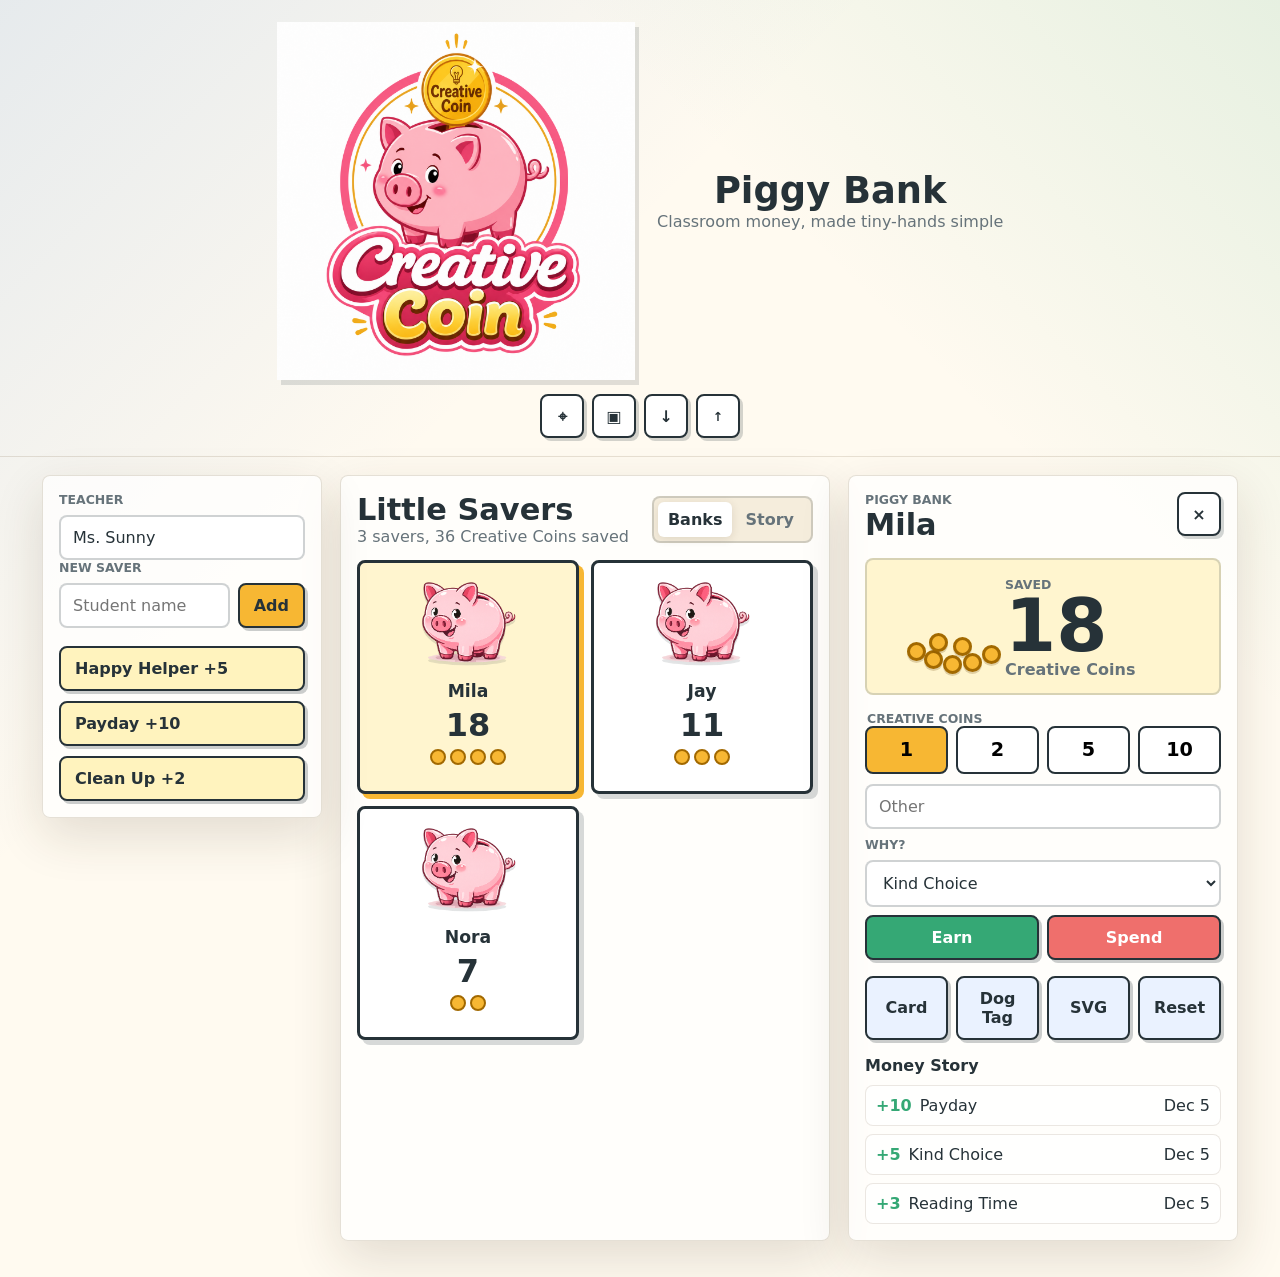
==== index.html @ 72a74217 "Add files via upload" ====
<!doctype html>
<html lang="en">
  <head>
    <meta charset="utf-8">
    <meta name="viewport" content="width=device-width, initial-scale=1">
    <meta name="theme-color" content="#f7b733">
    <title>Piggy Bank</title>
    <link rel="manifest" href="manifest.webmanifest?v=17">
    <link rel="stylesheet" href="styles.css?v=17">
  </head>
  <body>
    <header class="topbar">
      <div class="brand" aria-label="Piggy Bank home">
        <img class="brand-logo" src="assets/creative-coin-logo.png" alt="Creative Coin piggy bank logo">
        <div>
          <h1>Piggy Bank</h1>
          <p>Classroom money, made tiny-hands simple</p>
        </div>
      </div>
      <div class="toolbar" role="toolbar" aria-label="Class tools">
        <button class="icon-button" id="scanCode" type="button" title="Scan QR" aria-label="Scan QR">
          <span aria-hidden="true">⌖</span>
        </button>
        <button class="icon-button" id="printCards" type="button" title="Print cards" aria-label="Print cards">
          <span aria-hidden="true">▣</span>
        </button>
        <button class="icon-button" id="exportData" type="button" title="Download data" aria-label="Download data">
          <span aria-hidden="true">↓</span>
        </button>
        <label class="icon-button import-button" title="Import data" aria-label="Import data">
          <span aria-hidden="true">↑</span>
          <input id="importData" type="file" accept="application/json">
        </label>
      </div>
    </header>

    <main class="app-shell">
      <section class="class-panel" aria-label="Class setup">
        <div class="teacher-card">
          <label for="teacherName">Teacher</label>
          <input id="teacherName" type="text" autocomplete="off">
        </div>

        <form class="add-student" id="studentForm">
          <label for="studentName">New saver</label>
          <div class="add-row">
            <input id="studentName" type="text" autocomplete="off" placeholder="Student name">
            <button class="primary-button" type="submit">Add</button>
          </div>
        </form>

        <div class="quick-actions" aria-label="Quick saver actions">
          <button type="button" data-class-action="bonus">Happy Helper +5</button>
          <button type="button" data-class-action="payday">Payday +10</button>
          <button type="button" data-class-action="cleanup">Clean Up +2</button>
        </div>
      </section>

      <section class="student-area" aria-label="Student piggy banks">
        <div class="section-heading">
          <div>
            <h2>Little Savers</h2>
            <p id="classSummary">0 savers, 0 Creative Coins saved</p>
          </div>
          <div class="segmented" role="tablist" aria-label="View">
            <button type="button" class="active" data-view="banks">Banks</button>
            <button type="button" data-view="story">Story</button>
          </div>
        </div>
        <div class="students-grid" id="studentsGrid"></div>
      </section>

      <aside class="detail-panel" aria-label="Piggy details">
        <div id="emptyState" class="empty-state">
          <img class="big-pig" src="assets/little-saver-pig-icon.png" alt="">
          <h2>Pick a saver</h2>
          <p>Tap a student card to add Creative Coins, spend Creative Coins, print a card, or see their money story.</p>
        </div>

        <div id="studentDetail" class="student-detail" hidden>
          <div class="detail-head">
            <div>
              <p class="eyebrow">Piggy bank</p>
              <h2 id="detailName"></h2>
            </div>
            <button class="icon-button" id="deleteStudent" type="button" title="Delete saver" aria-label="Delete saver">
              <span aria-hidden="true">×</span>
            </button>
          </div>

          <div class="balance-card">
            <div class="pig-jar" id="detailJar" aria-hidden="true"></div>
            <div>
              <span class="balance-label">Saved</span>
              <strong id="detailBalance">0</strong>
              <span class="coin-word">Creative Coins</span>
            </div>
          </div>

          <form class="money-pad" id="moneyForm">
            <fieldset>
              <legend>Creative Coins</legend>
              <div class="amount-buttons">
                <button type="button" data-amount="1">1</button>
                <button type="button" data-amount="2">2</button>
                <button type="button" data-amount="5">5</button>
                <button type="button" data-amount="10">10</button>
              </div>
              <input id="customAmount" type="number" min="1" step="1" inputmode="numeric" placeholder="Other">
            </fieldset>
            <label for="reason">Why?</label>
            <select id="reason">
              <option>Kind Choice</option>
              <option>Class Job</option>
              <option>Reading Time</option>
              <option>Helping Friend</option>
              <option>Store Buy</option>
              <option>Teacher Note</option>
            </select>
            <div class="transaction-row">
              <button class="earn-button" type="submit" value="earn">Earn</button>
              <button class="spend-button" type="submit" value="spend">Spend</button>
            </div>
          </form>

          <div class="detail-actions">
            <button type="button" id="printOne">Card</button>
            <button type="button" id="downloadDogTag">Dog Tag</button>
            <button type="button" id="downloadSvg">SVG</button>
            <button type="button" id="resetStudent">Reset</button>
          </div>

          <section class="statement">
            <h3>Money Story</h3>
            <ol id="statementList"></ol>
          </section>
        </div>
      </aside>
    </main>

    <div class="scanner-modal" id="scannerModal" hidden>
      <div class="scanner-card" role="dialog" aria-modal="true" aria-labelledby="scannerTitle">
        <div class="detail-head">
          <div>
            <p class="eyebrow">Camera</p>
            <h2 id="scannerTitle">Scan Dog Tag</h2>
          </div>
          <button class="icon-button" id="closeScanner" type="button" title="Close scanner" aria-label="Close scanner">
            <span aria-hidden="true">×</span>
          </button>
        </div>
        <video id="scannerVideo" autoplay muted playsinline></video>
        <p id="scannerStatus">Point the camera at a Piggy Bank QR code.</p>
      </div>
    </div>

    <template id="studentCardTemplate">
      <article class="student-card">
        <button type="button" class="student-button">
          <img class="mini-pig" src="assets/little-saver-pig-icon.png" alt="">
          <span class="student-name"></span>
          <strong class="student-balance"></strong>
          <span class="coin-dots" aria-hidden="true"></span>
        </button>
      </article>
    </template>

    <script src="app.js?v=17"></script>
  </body>
</html>
---- styles.css ----
:root {
  --ink: #263238;
  --muted: #66737a;
  --paper: #fffaf0;
  --panel: #ffffff;
  --line: #e5d8be;
  --yellow: #f7b733;
  --green: #35a875;
  --red: #ef6f6c;
  --blue: #4f8bd9;
  --pink: #f7a8b8;
  --shadow: 0 18px 50px rgba(56, 45, 24, 0.14);
  color-scheme: light;
  font-family: Inter, ui-sans-serif, system-ui, -apple-system, BlinkMacSystemFont, "Segoe UI", sans-serif;
}

* {
  box-sizing: border-box;
}

[hidden] {
  display: none !important;
}

body {
  min-height: 100vh;
  margin: 0;
  background:
    linear-gradient(135deg, rgba(79, 139, 217, 0.14), transparent 34%),
    linear-gradient(225deg, rgba(53, 168, 117, 0.12), transparent 28%),
    var(--paper);
  color: var(--ink);
}

button,
input,
select {
  font: inherit;
}

button {
  cursor: pointer;
}

.topbar {
  display: grid;
  grid-template-columns: 1fr;
  grid-template-rows: auto auto;
  align-items: center;
  justify-items: center;
  justify-content: stretch;
  gap: 14px;
  padding: 22px clamp(16px, 4vw, 42px) 18px;
  border-bottom: 1px solid rgba(112, 89, 49, 0.16);
  text-align: center;
}

.brand {
  display: flex;
  grid-row: 1;
  align-items: center;
  justify-content: center;
  gap: 22px;
  width: fit-content;
  max-width: 100%;
}

.brand-logo {
  display: block;
  width: clamp(260px, 28vw, 360px);
  height: clamp(260px, 28vw, 360px);
  object-fit: contain;
  filter: drop-shadow(4px 5px 0 rgba(38, 50, 56, 0.14));
}

h1,
h2,
h3,
p {
  margin: 0;
}

.brand h1 {
  font-size: clamp(1.6rem, 4vw, 2.3rem);
  line-height: 1.1;
}

.brand p,
.section-heading p,
.empty-state p {
  color: var(--muted);
}

.toolbar {
  display: flex;
  grid-row: 2;
  justify-content: center;
  gap: 8px;
  width: fit-content;
  max-width: 100%;
}

.icon-button {
  display: grid;
  place-items: center;
  width: 44px;
  height: 44px;
  border: 2px solid var(--ink);
  border-radius: 8px;
  background: var(--panel);
  color: var(--ink);
  font-weight: 900;
  box-shadow: 3px 3px 0 rgba(38, 50, 56, 0.2);
}

.import-button input {
  position: absolute;
  width: 1px;
  height: 1px;
  opacity: 0;
  pointer-events: none;
}

.app-shell {
  display: grid;
  grid-template-columns: minmax(220px, 280px) minmax(320px, 1fr) minmax(290px, 390px);
  gap: 18px;
  padding: 18px clamp(16px, 4vw, 42px) 36px;
}

.class-panel,
.detail-panel {
  align-self: start;
  position: sticky;
  top: 16px;
}

.class-panel,
.detail-panel,
.student-area {
  background: rgba(255, 255, 255, 0.72);
  border: 1px solid rgba(112, 89, 49, 0.18);
  border-radius: 8px;
  box-shadow: var(--shadow);
}

.class-panel,
.detail-panel {
  padding: 16px;
}

.teacher-card,
.add-student,
.money-pad {
  display: grid;
  gap: 8px;
}

label,
legend,
.eyebrow,
.balance-label {
  color: var(--muted);
  font-size: 0.78rem;
  font-weight: 800;
  letter-spacing: 0;
  text-transform: uppercase;
}

input,
select {
  min-width: 0;
  width: 100%;
  border: 2px solid rgba(38, 50, 56, 0.22);
  border-radius: 8px;
  background: var(--panel);
  color: var(--ink);
  padding: 11px 12px;
}

input:focus,
select:focus,
button:focus-visible {
  outline: 4px solid rgba(79, 139, 217, 0.32);
  outline-offset: 2px;
}

.add-row {
  display: grid;
  grid-template-columns: 1fr auto;
  gap: 8px;
}

.primary-button,
.quick-actions button,
.detail-actions button,
.transaction-row button {
  border: 2px solid var(--ink);
  border-radius: 8px;
  padding: 11px 14px;
  background: var(--yellow);
  color: var(--ink);
  font-weight: 900;
  box-shadow: 3px 3px 0 rgba(38, 50, 56, 0.24);
}

.quick-actions {
  display: grid;
  gap: 10px;
  margin-top: 18px;
}

.quick-actions button {
  width: 100%;
  background: #fff3be;
  text-align: left;
}

.student-area {
  min-width: 0;
  padding: 16px;
}

.section-heading {
  display: flex;
  align-items: center;
  justify-content: space-between;
  gap: 14px;
  margin-bottom: 14px;
}

.section-heading h2,
.detail-head h2 {
  font-size: clamp(1.35rem, 3vw, 1.9rem);
}

.segmented {
  display: inline-grid;
  grid-template-columns: 1fr 1fr;
  padding: 4px;
  border: 2px solid rgba(38, 50, 56, 0.18);
  border-radius: 8px;
  background: #f5eddc;
}

.segmented button {
  border: 0;
  border-radius: 6px;
  background: transparent;
  padding: 8px 10px;
  color: var(--muted);
  font-weight: 800;
}

.segmented .active {
  background: var(--panel);
  color: var(--ink);
  box-shadow: 0 2px 10px rgba(56, 45, 24, 0.12);
}

.students-grid {
  display: grid;
  grid-template-columns: repeat(auto-fill, minmax(170px, 1fr));
  gap: 12px;
}

.student-card {
  min-width: 0;
}

.student-button {
  display: grid;
  grid-template-rows: 96px auto auto 28px;
  gap: 8px;
  width: 100%;
  min-height: 190px;
  border: 3px solid var(--ink);
  border-radius: 8px;
  background: var(--panel);
  color: var(--ink);
  padding: 14px;
  text-align: center;
  box-shadow: 5px 5px 0 rgba(38, 50, 56, 0.18);
}

.student-button.active {
  background: #fff5cf;
  box-shadow: 5px 5px 0 var(--yellow);
}

.pig-jar {
  display: block;
  margin: 0 auto;
  background: transparent url("assets/balance-pig.png") center / contain no-repeat;
  border: 0;
}

.mini-pig {
  display: block;
  width: 118px;
  height: 92px;
  margin: 0 auto;
  border: 0;
  border-radius: 8px;
  background: transparent;
  object-fit: contain;
  filter: drop-shadow(0 3px 0 rgba(38, 50, 56, 0.14));
}

.big-pig {
  display: block;
  width: 220px;
  height: 144px;
  margin-bottom: 16px;
  object-fit: contain;
  filter: drop-shadow(0 5px 0 rgba(38, 50, 56, 0.14));
}

.student-name {
  overflow-wrap: anywhere;
  font-size: 1.08rem;
  font-weight: 900;
}

.student-balance {
  font-size: 2rem;
  line-height: 1;
}

.coin-dots {
  display: flex;
  justify-content: center;
  gap: 4px;
  min-height: 24px;
}

.coin-dots i,
.jar-coin {
  display: inline-block;
  width: 16px;
  height: 16px;
  border: 2px solid #a26900;
  border-radius: 50%;
  background: var(--yellow);
}

.empty-state {
  display: grid;
  min-height: 360px;
  place-content: center;
  text-align: center;
  padding: 24px;
}

.empty-state h2 {
  margin-bottom: 8px;
}

.student-detail {
  display: grid;
  gap: 16px;
}

.detail-head {
  display: flex;
  align-items: start;
  justify-content: space-between;
  gap: 12px;
}

.balance-card {
  display: grid;
  grid-template-columns: 110px 1fr;
  align-items: center;
  gap: 14px;
  padding: 14px;
  border: 2px solid rgba(38, 50, 56, 0.18);
  border-radius: 8px;
  background: #fff5cf;
}

.pig-jar {
  position: relative;
  width: 132px;
  height: 104px;
}

.pig-jar .jar-coin {
  position: absolute;
  width: 19px;
  height: 19px;
  border-width: 3px;
  box-shadow: 0 2px 0 rgba(112, 69, 0, 0.22);
}

.balance-card strong {
  display: block;
  font-size: clamp(3rem, 8vw, 4.6rem);
  line-height: 0.9;
}

.coin-word {
  color: var(--muted);
  font-weight: 800;
}

.money-pad fieldset {
  display: grid;
  gap: 10px;
  min-width: 0;
  margin: 0;
  padding: 0;
  border: 0;
}

.amount-buttons {
  display: grid;
  grid-template-columns: repeat(4, 1fr);
  gap: 8px;
}

.amount-buttons button {
  min-height: 48px;
  border: 2px solid var(--ink);
  border-radius: 8px;
  background: var(--panel);
  font-size: 1.2rem;
  font-weight: 900;
}

.amount-buttons button.active {
  background: var(--yellow);
}

.transaction-row,
.detail-actions {
  display: grid;
  grid-template-columns: repeat(2, 1fr);
  gap: 8px;
}

.earn-button {
  background: var(--green) !important;
  color: #fff !important;
}

.spend-button {
  background: var(--red) !important;
  color: #fff !important;
}

.detail-actions {
  grid-template-columns: repeat(4, 1fr);
}

.detail-actions button {
  background: #eaf2ff;
  padding-inline: 8px;
}

.statement {
  display: grid;
  gap: 10px;
}

.statement h3 {
  font-size: 1rem;
}

.statement ol {
  display: grid;
  max-height: 260px;
  gap: 8px;
  margin: 0;
  padding: 0;
  overflow: auto;
  list-style: none;
}

.statement li {
  display: grid;
  grid-template-columns: auto 1fr auto;
  gap: 8px;
  align-items: center;
  padding: 10px;
  border-radius: 8px;
  background: rgba(255, 255, 255, 0.78);
  border: 1px solid rgba(112, 89, 49, 0.14);
}

.statement .plus {
  color: var(--green);
}

.statement .minus {
  color: var(--red);
}

.scanner-modal {
  position: fixed;
  inset: 0;
  z-index: 20;
  display: grid;
  place-items: center;
  padding: 18px;
  background: rgba(38, 50, 56, 0.46);
}

.scanner-card {
  display: grid;
  width: min(540px, 100%);
  gap: 14px;
  padding: 16px;
  border: 3px solid var(--ink);
  border-radius: 8px;
  background: var(--panel);
  box-shadow: var(--shadow);
}

.scanner-card video {
  width: 100%;
  aspect-ratio: 4 / 3;
  border: 2px solid var(--ink);
  border-radius: 8px;
  background: #111;
  object-fit: cover;
}

.scanner-card p {
  color: var(--muted);
  font-weight: 800;
}

.story-view .student-button {
  grid-template-rows: 52px auto auto;
  min-height: 156px;
}

.story-view .coin-dots {
  display: none;
}

@media (max-width: 1120px) {
  .app-shell {
    grid-template-columns: 260px 1fr;
  }

  .detail-panel {
    grid-column: 1 / -1;
    position: static;
  }
}

@media (max-width: 760px) {
  .section-heading {
    align-items: stretch;
    flex-direction: column;
  }

  .topbar {
    align-items: center;
    padding-top: 24px;
  }

  .brand-logo {
    width: min(78vw, 280px);
    height: min(78vw, 280px);
  }

  .brand {
    align-items: center;
    gap: 8px;
  }

  .toolbar {
    justify-content: center;
  }

  .app-shell {
    grid-template-columns: 1fr;
  }

  .class-panel {
    position: static;
  }

  .students-grid {
    grid-template-columns: repeat(2, minmax(0, 1fr));
  }
}

@media (max-width: 460px) {
  .brand {
    flex-direction: column;
  }

  .students-grid,
  .balance-card {
    grid-template-columns: 1fr;
  }

  .add-row,
  .transaction-row,
  .detail-actions {
    grid-template-columns: 1fr;
  }
}

@media print {
  body {
    background: #fff;
  }

  .topbar,
  .class-panel,
  .student-area,
  .detail-panel {
    display: none !important;
  }

  body.printing-cards #printSheet {
    display: grid !important;
  }
}

#printSheet {
  display: none;
}
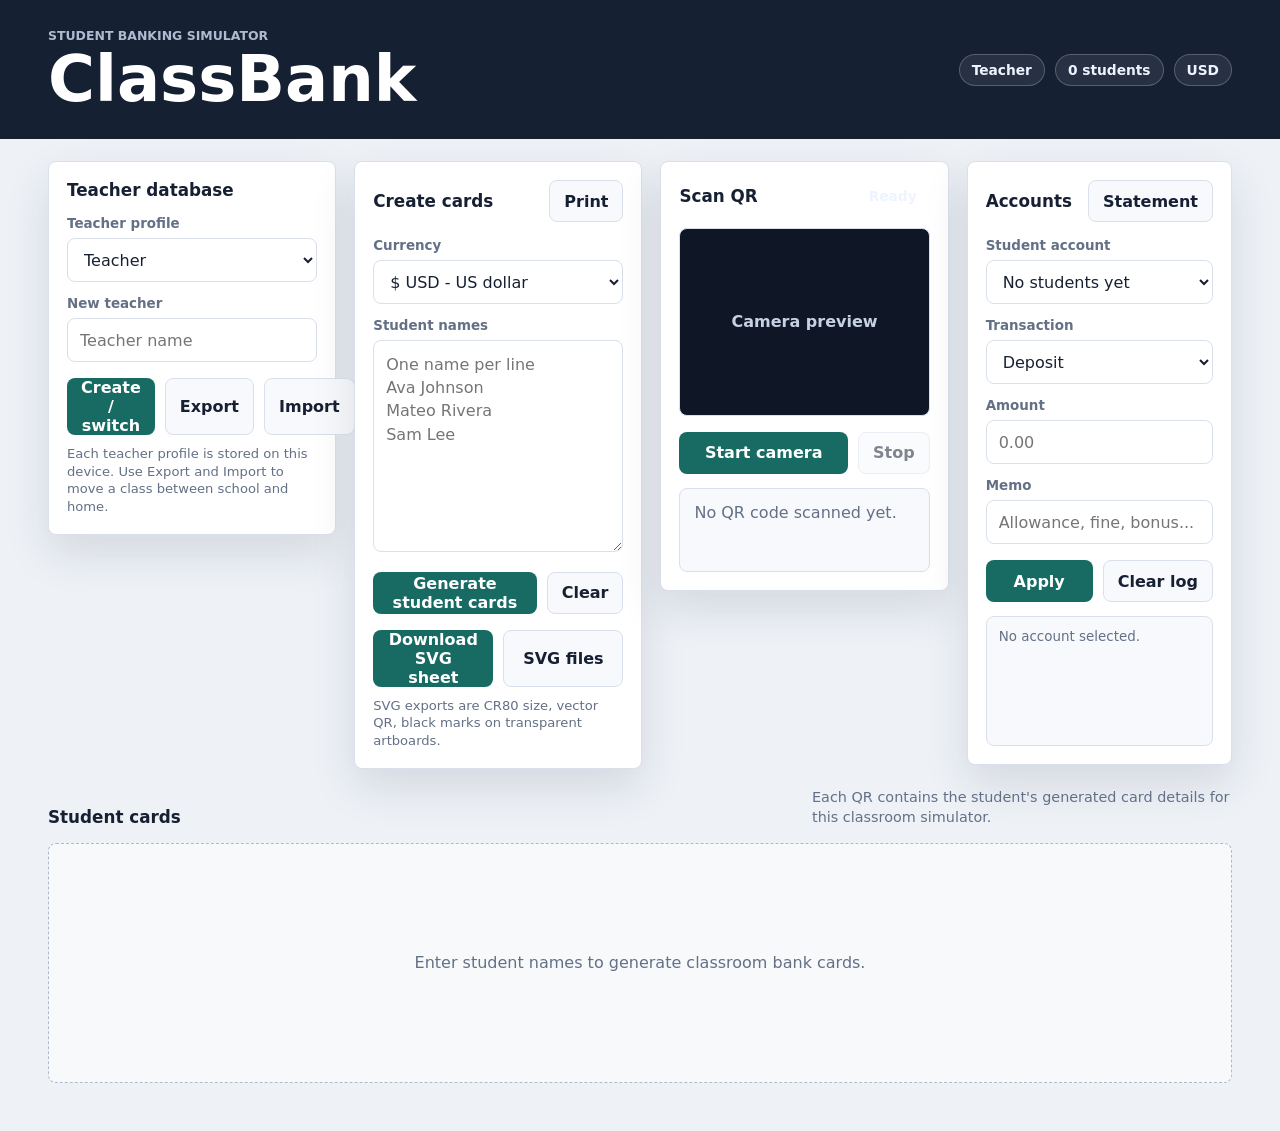
==== commit 2491f64c: "Add files via upload" ====
--- a/index.html
+++ b/index.html
@@ -3,168 +3,146 @@
   <head>
     <meta charset="utf-8">
     <meta name="viewport" content="width=device-width, initial-scale=1">
-    <meta name="theme-color" content="#f7b733">
-    <title>Piggy Bank</title>
-    <link rel="manifest" href="manifest.webmanifest?v=17">
-    <link rel="stylesheet" href="styles.css?v=17">
+    <title>ClassBank</title>
+    <link rel="manifest" href="manifest.webmanifest">
+    <meta name="theme-color" content="#162033">
+    <link rel="stylesheet" href="styles.css">
+    <script src="assets/qrcode-generator.js" defer></script>
+    <script src="app.js" defer></script>
   </head>
   <body>
     <header class="topbar">
-      <div class="brand" aria-label="Piggy Bank home">
-        <img class="brand-logo" src="assets/creative-coin-logo.png" alt="Creative Coin piggy bank logo">
-        <div>
-          <h1>Piggy Bank</h1>
-          <p>Classroom money, made tiny-hands simple</p>
-        </div>
+      <div>
+        <p class="eyebrow">Student banking simulator</p>
+        <h1>ClassBank</h1>
       </div>
-      <div class="toolbar" role="toolbar" aria-label="Class tools">
-        <button class="icon-button" id="scanCode" type="button" title="Scan QR" aria-label="Scan QR">
-          <span aria-hidden="true">⌖</span>
-        </button>
-        <button class="icon-button" id="printCards" type="button" title="Print cards" aria-label="Print cards">
-          <span aria-hidden="true">▣</span>
-        </button>
-        <button class="icon-button" id="exportData" type="button" title="Download data" aria-label="Download data">
-          <span aria-hidden="true">↓</span>
-        </button>
-        <label class="icon-button import-button" title="Import data" aria-label="Import data">
-          <span aria-hidden="true">↑</span>
-          <input id="importData" type="file" accept="application/json">
-        </label>
+      <div class="summary" aria-live="polite">
+        <span id="teacherBadge">No teacher</span>
+        <span id="studentCount">0 students</span>
+        <span id="currencyBadge">USD</span>
       </div>
     </header>
 
-    <main class="app-shell">
-      <section class="class-panel" aria-label="Class setup">
-        <div class="teacher-card">
-          <label for="teacherName">Teacher</label>
-          <input id="teacherName" type="text" autocomplete="off">
+    <main class="layout">
+      <section class="panel teacher-panel" aria-labelledby="teacherTitle">
+        <div class="section-title">
+          <h2 id="teacherTitle">Teacher database</h2>
+          <button id="installApp" class="icon-button" type="button" hidden>Install</button>
         </div>
 
-        <form class="add-student" id="studentForm">
-          <label for="studentName">New saver</label>
-          <div class="add-row">
-            <input id="studentName" type="text" autocomplete="off" placeholder="Student name">
-            <button class="primary-button" type="submit">Add</button>
-          </div>
-        </form>
+        <label for="teacherSelect">Teacher profile</label>
+        <select id="teacherSelect"></select>
 
-        <div class="quick-actions" aria-label="Quick saver actions">
-          <button type="button" data-class-action="bonus">Happy Helper +5</button>
-          <button type="button" data-class-action="payday">Payday +10</button>
-          <button type="button" data-class-action="cleanup">Clean Up +2</button>
+        <label for="teacherName">New teacher</label>
+        <input id="teacherName" type="text" placeholder="Teacher name">
+
+        <div class="button-row teacher-actions">
+          <button id="createTeacher" class="primary" type="button">Create / switch</button>
+          <button id="exportTeacherData" class="ghost" type="button">Export</button>
+          <button id="importTeacherData" class="ghost" type="button">Import</button>
+        </div>
+        <input id="importTeacherFile" type="file" accept="application/json,.json" hidden>
+        <p class="laser-note">Each teacher profile is stored on this device. Use Export and Import to move a class between school and home.</p>
+      </section>
+
+      <section class="panel controls" aria-labelledby="setupTitle">
+        <div class="section-title">
+          <h2 id="setupTitle">Create cards</h2>
+          <button id="printCards" class="icon-button" type="button" title="Print cards" aria-label="Print cards">
+            <span aria-hidden="true">Print</span>
+          </button>
+        </div>
+
+        <label for="currencySelect">Currency</label>
+        <select id="currencySelect">
+          <option value="USD">$ USD - US dollar</option>
+          <option value="EUR">EUR - Euro</option>
+          <option value="GBP">GBP - British pound</option>
+          <option value="CAD">CAD - Canadian dollar</option>
+          <option value="AUD">AUD - Australian dollar</option>
+          <option value="JPY">JPY - Japanese yen</option>
+          <option value="GHS">GHS - Ghanaian cedi</option>
+          <option value="NGN">NGN - Nigerian naira</option>
+          <option value="ZAR">ZAR - South African rand</option>
+          <option value="KES">KES - Kenyan shilling</option>
+          <option value="INR">INR - Indian rupee</option>
+          <option value="PHP">PHP - Philippine peso</option>
+          <option value="CREATIVE">Creative Cash</option>
+        </select>
+
+        <label for="studentNames">Student names</label>
+        <textarea id="studentNames" rows="8" placeholder="One name per line&#10;Ava Johnson&#10;Mateo Rivera&#10;Sam Lee"></textarea>
+
+        <div class="button-row">
+          <button id="generateCards" class="primary" type="button">Generate student cards</button>
+          <button id="clearAll" class="ghost" type="button">Clear</button>
+        </div>
+
+        <div class="button-row export-row">
+          <button id="downloadSvgSheet" class="primary" type="button">Download SVG sheet</button>
+          <button id="downloadSvgCards" class="ghost" type="button">SVG files</button>
+        </div>
+        <p class="laser-note">SVG exports are CR80 size, vector QR, black marks on transparent artboards.</p>
+      </section>
+
+      <section class="panel scanner" aria-labelledby="scannerTitle">
+        <div class="section-title">
+          <h2 id="scannerTitle">Scan QR</h2>
+          <span id="scannerStatus" class="status">Ready</span>
+        </div>
+
+        <div class="scan-frame">
+          <video id="cameraPreview" playsinline muted></video>
+          <div id="cameraEmpty" class="camera-empty">Camera preview</div>
+        </div>
+
+        <div class="button-row">
+          <button id="startScanner" class="primary" type="button">Start camera</button>
+          <button id="stopScanner" class="ghost" type="button" disabled>Stop</button>
+        </div>
+
+        <div id="scanResult" class="scan-result" aria-live="polite">
+          <span>No QR code scanned yet.</span>
         </div>
       </section>
 
-      <section class="student-area" aria-label="Student piggy banks">
-        <div class="section-heading">
-          <div>
-            <h2>Little Savers</h2>
-            <p id="classSummary">0 savers, 0 Creative Coins saved</p>
-          </div>
-          <div class="segmented" role="tablist" aria-label="View">
-            <button type="button" class="active" data-view="banks">Banks</button>
-            <button type="button" data-view="story">Story</button>
-          </div>
+      <section class="panel bank-panel" aria-labelledby="bankTitle">
+        <div class="section-title">
+          <h2 id="bankTitle">Accounts</h2>
+          <button id="downloadStatement" class="icon-button" type="button">Statement</button>
         </div>
-        <div class="students-grid" id="studentsGrid"></div>
+
+        <label for="accountStudent">Student account</label>
+        <select id="accountStudent"></select>
+
+        <label for="transactionType">Transaction</label>
+        <select id="transactionType">
+          <option value="deposit">Deposit</option>
+          <option value="withdraw">Withdraw</option>
+          <option value="set">Set balance</option>
+        </select>
+
+        <label for="transactionAmount">Amount</label>
+        <input id="transactionAmount" type="number" min="0" step="0.01" placeholder="0.00">
+
+        <label for="transactionMemo">Memo</label>
+        <input id="transactionMemo" type="text" placeholder="Allowance, fine, bonus...">
+
+        <div class="button-row">
+          <button id="applyTransaction" class="primary" type="button">Apply</button>
+          <button id="clearStatement" class="ghost" type="button">Clear log</button>
+        </div>
+
+        <div id="statementPreview" class="statement-preview" aria-live="polite"></div>
       </section>
 
-      <aside class="detail-panel" aria-label="Piggy details">
-        <div id="emptyState" class="empty-state">
-          <img class="big-pig" src="assets/little-saver-pig-icon.png" alt="">
-          <h2>Pick a saver</h2>
-          <p>Tap a student card to add Creative Coins, spend Creative Coins, print a card, or see their money story.</p>
+      <section class="cards-area" aria-labelledby="cardsTitle">
+        <div class="section-title cards-title">
+          <h2 id="cardsTitle">Student cards</h2>
+          <p>Each QR contains the student's generated card details for this classroom simulator.</p>
         </div>
-
-        <div id="studentDetail" class="student-detail" hidden>
-          <div class="detail-head">
-            <div>
-              <p class="eyebrow">Piggy bank</p>
-              <h2 id="detailName"></h2>
-            </div>
-            <button class="icon-button" id="deleteStudent" type="button" title="Delete saver" aria-label="Delete saver">
-              <span aria-hidden="true">×</span>
-            </button>
-          </div>
-
-          <div class="balance-card">
-            <div class="pig-jar" id="detailJar" aria-hidden="true"></div>
-            <div>
-              <span class="balance-label">Saved</span>
-              <strong id="detailBalance">0</strong>
-              <span class="coin-word">Creative Coins</span>
-            </div>
-          </div>
-
-          <form class="money-pad" id="moneyForm">
-            <fieldset>
-              <legend>Creative Coins</legend>
-              <div class="amount-buttons">
-                <button type="button" data-amount="1">1</button>
-                <button type="button" data-amount="2">2</button>
-                <button type="button" data-amount="5">5</button>
-                <button type="button" data-amount="10">10</button>
-              </div>
-              <input id="customAmount" type="number" min="1" step="1" inputmode="numeric" placeholder="Other">
-            </fieldset>
-            <label for="reason">Why?</label>
-            <select id="reason">
-              <option>Kind Choice</option>
-              <option>Class Job</option>
-              <option>Reading Time</option>
-              <option>Helping Friend</option>
-              <option>Store Buy</option>
-              <option>Teacher Note</option>
-            </select>
-            <div class="transaction-row">
-              <button class="earn-button" type="submit" value="earn">Earn</button>
-              <button class="spend-button" type="submit" value="spend">Spend</button>
-            </div>
-          </form>
-
-          <div class="detail-actions">
-            <button type="button" id="printOne">Card</button>
-            <button type="button" id="downloadDogTag">Dog Tag</button>
-            <button type="button" id="downloadSvg">SVG</button>
-            <button type="button" id="resetStudent">Reset</button>
-          </div>
-
-          <section class="statement">
-            <h3>Money Story</h3>
-            <ol id="statementList"></ol>
-          </section>
-        </div>
-      </aside>
+        <div id="cardsGrid" class="cards-grid"></div>
+      </section>
     </main>
-
-    <div class="scanner-modal" id="scannerModal" hidden>
-      <div class="scanner-card" role="dialog" aria-modal="true" aria-labelledby="scannerTitle">
-        <div class="detail-head">
-          <div>
-            <p class="eyebrow">Camera</p>
-            <h2 id="scannerTitle">Scan Dog Tag</h2>
-          </div>
-          <button class="icon-button" id="closeScanner" type="button" title="Close scanner" aria-label="Close scanner">
-            <span aria-hidden="true">×</span>
-          </button>
-        </div>
-        <video id="scannerVideo" autoplay muted playsinline></video>
-        <p id="scannerStatus">Point the camera at a Piggy Bank QR code.</p>
-      </div>
-    </div>
-
-    <template id="studentCardTemplate">
-      <article class="student-card">
-        <button type="button" class="student-button">
-          <img class="mini-pig" src="assets/little-saver-pig-icon.png" alt="">
-          <span class="student-name"></span>
-          <strong class="student-balance"></strong>
-          <span class="coin-dots" aria-hidden="true"></span>
-        </button>
-      </article>
-    </template>
-
-    <script src="app.js?v=17"></script>
   </body>
 </html>
--- a/styles.css
+++ b/styles.css
@@ -1,628 +1,525 @@
 :root {
-  --ink: #263238;
-  --muted: #66737a;
-  --paper: #fffaf0;
-  --panel: #ffffff;
-  --line: #e5d8be;
-  --yellow: #f7b733;
-  --green: #35a875;
-  --red: #ef6f6c;
-  --blue: #4f8bd9;
-  --pink: #f7a8b8;
-  --shadow: 0 18px 50px rgba(56, 45, 24, 0.14);
   color-scheme: light;
-  font-family: Inter, ui-sans-serif, system-ui, -apple-system, BlinkMacSystemFont, "Segoe UI", sans-serif;
+  --bg: #eef2f7;
+  --surface: #ffffff;
+  --surface-2: #f7f9fc;
+  --text: #172033;
+  --muted: #637086;
+  --line: #d9e0eb;
+  --primary: #176b63;
+  --primary-dark: #10524c;
+  --accent: #d89216;
+  --danger: #a43232;
+  --shadow: 0 18px 45px rgba(23, 32, 51, 0.12);
 }
 
 * {
   box-sizing: border-box;
 }
 
-[hidden] {
-  display: none !important;
-}
-
 body {
+  margin: 0;
   min-height: 100vh;
-  margin: 0;
-  background:
-    linear-gradient(135deg, rgba(79, 139, 217, 0.14), transparent 34%),
-    linear-gradient(225deg, rgba(53, 168, 117, 0.12), transparent 28%),
-    var(--paper);
-  color: var(--ink);
+  background: var(--bg);
+  color: var(--text);
+  font-family: Inter, ui-sans-serif, system-ui, -apple-system, BlinkMacSystemFont, "Segoe UI", sans-serif;
 }
 
 button,
-input,
-select {
+select,
+textarea,
+input {
   font: inherit;
 }
 
-button {
-  cursor: pointer;
-}
-
 .topbar {
-  display: grid;
-  grid-template-columns: 1fr;
-  grid-template-rows: auto auto;
+  display: flex;
   align-items: center;
-  justify-items: center;
-  justify-content: stretch;
-  gap: 14px;
-  padding: 22px clamp(16px, 4vw, 42px) 18px;
-  border-bottom: 1px solid rgba(112, 89, 49, 0.16);
-  text-align: center;
-}
-
-.brand {
-  display: flex;
-  grid-row: 1;
-  align-items: center;
-  justify-content: center;
-  gap: 22px;
-  width: fit-content;
-  max-width: 100%;
-}
-
-.brand-logo {
-  display: block;
-  width: clamp(260px, 28vw, 360px);
-  height: clamp(260px, 28vw, 360px);
-  object-fit: contain;
-  filter: drop-shadow(4px 5px 0 rgba(38, 50, 56, 0.14));
+  justify-content: space-between;
+  gap: 24px;
+  padding: 28px clamp(18px, 4vw, 48px);
+  background: #162033;
+  color: #fff;
+}
+
+.eyebrow {
+  margin: 0 0 4px;
+  color: #aebbd0;
+  font-size: 0.78rem;
+  font-weight: 700;
+  letter-spacing: 0;
+  text-transform: uppercase;
 }
 
 h1,
 h2,
-h3,
 p {
   margin: 0;
 }
 
-.brand h1 {
-  font-size: clamp(1.6rem, 4vw, 2.3rem);
-  line-height: 1.1;
-}
-
-.brand p,
-.section-heading p,
-.empty-state p {
-  color: var(--muted);
-}
-
-.toolbar {
-  display: flex;
-  grid-row: 2;
-  justify-content: center;
-  gap: 8px;
-  width: fit-content;
-  max-width: 100%;
-}
-
-.icon-button {
-  display: grid;
-  place-items: center;
-  width: 44px;
-  height: 44px;
-  border: 2px solid var(--ink);
-  border-radius: 8px;
-  background: var(--panel);
-  color: var(--ink);
-  font-weight: 900;
-  box-shadow: 3px 3px 0 rgba(38, 50, 56, 0.2);
-}
-
-.import-button input {
-  position: absolute;
-  width: 1px;
-  height: 1px;
-  opacity: 0;
-  pointer-events: none;
-}
-
-.app-shell {
-  display: grid;
-  grid-template-columns: minmax(220px, 280px) minmax(320px, 1fr) minmax(290px, 390px);
+h1 {
+  font-size: clamp(2rem, 5vw, 4rem);
+  line-height: 1;
+}
+
+h2 {
+  font-size: 1.05rem;
+}
+
+.summary {
+  display: flex;
+  gap: 10px;
+  flex-wrap: wrap;
+  justify-content: flex-end;
+}
+
+.summary span,
+.status {
+  display: inline-flex;
+  align-items: center;
+  min-height: 32px;
+  border: 1px solid rgba(255, 255, 255, 0.22);
+  border-radius: 999px;
+  padding: 0 12px;
+  color: #eef4ff;
+  background: rgba(255, 255, 255, 0.08);
+  font-size: 0.86rem;
+  font-weight: 700;
+}
+
+.layout {
+  display: grid;
+  grid-template-columns: repeat(3, minmax(260px, 340px)) 1fr;
   gap: 18px;
-  padding: 18px clamp(16px, 4vw, 42px) 36px;
-}
-
-.class-panel,
-.detail-panel {
-  align-self: start;
-  position: sticky;
-  top: 16px;
-}
-
-.class-panel,
-.detail-panel,
-.student-area {
-  background: rgba(255, 255, 255, 0.72);
-  border: 1px solid rgba(112, 89, 49, 0.18);
+  padding: 22px clamp(18px, 4vw, 48px) 48px;
+  align-items: start;
+}
+
+.panel,
+.student-card {
+  background: var(--surface);
+  border: 1px solid var(--line);
   border-radius: 8px;
   box-shadow: var(--shadow);
 }
 
-.class-panel,
-.detail-panel {
-  padding: 16px;
-}
-
-.teacher-card,
-.add-student,
-.money-pad {
-  display: grid;
-  gap: 8px;
-}
-
-label,
-legend,
-.eyebrow,
-.balance-label {
-  color: var(--muted);
-  font-size: 0.78rem;
-  font-weight: 800;
-  letter-spacing: 0;
-  text-transform: uppercase;
-}
-
-input,
-select {
-  min-width: 0;
-  width: 100%;
-  border: 2px solid rgba(38, 50, 56, 0.22);
-  border-radius: 8px;
-  background: var(--panel);
-  color: var(--ink);
-  padding: 11px 12px;
-}
-
-input:focus,
-select:focus,
-button:focus-visible {
-  outline: 4px solid rgba(79, 139, 217, 0.32);
-  outline-offset: 2px;
-}
-
-.add-row {
-  display: grid;
-  grid-template-columns: 1fr auto;
-  gap: 8px;
-}
-
-.primary-button,
-.quick-actions button,
-.detail-actions button,
-.transaction-row button {
-  border: 2px solid var(--ink);
-  border-radius: 8px;
-  padding: 11px 14px;
-  background: var(--yellow);
-  color: var(--ink);
-  font-weight: 900;
-  box-shadow: 3px 3px 0 rgba(38, 50, 56, 0.24);
-}
-
-.quick-actions {
-  display: grid;
-  gap: 10px;
-  margin-top: 18px;
-}
-
-.quick-actions button {
-  width: 100%;
-  background: #fff3be;
-  text-align: left;
-}
-
-.student-area {
-  min-width: 0;
-  padding: 16px;
-}
-
-.section-heading {
+.panel {
+  padding: 18px;
+}
+
+.section-title {
   display: flex;
   align-items: center;
   justify-content: space-between;
+  gap: 16px;
+  margin-bottom: 16px;
+}
+
+label {
+  display: block;
+  margin: 14px 0 7px;
+  color: var(--muted);
+  font-size: 0.84rem;
+  font-weight: 800;
+}
+
+select,
+textarea,
+input {
+  width: 100%;
+  border: 1px solid var(--line);
+  border-radius: 8px;
+  color: var(--text);
+  background: #fff;
+}
+
+select {
+  height: 44px;
+  padding: 0 12px;
+}
+
+input {
+  height: 44px;
+  padding: 0 12px;
+}
+
+textarea {
+  min-height: 190px;
+  padding: 12px;
+  resize: vertical;
+  line-height: 1.45;
+}
+
+button {
+  min-height: 42px;
+  border: 0;
+  border-radius: 8px;
+  padding: 0 14px;
+  cursor: pointer;
+  font-weight: 800;
+}
+
+button:disabled {
+  cursor: not-allowed;
+  opacity: 0.55;
+}
+
+.primary {
+  background: var(--primary);
+  color: white;
+}
+
+.primary:hover:not(:disabled) {
+  background: var(--primary-dark);
+}
+
+.ghost,
+.icon-button {
+  border: 1px solid var(--line);
+  background: var(--surface-2);
+  color: var(--text);
+}
+
+.button-row {
+  display: grid;
+  grid-template-columns: 1fr auto;
+  gap: 10px;
+  margin-top: 16px;
+}
+
+.teacher-actions {
+  grid-template-columns: 1fr auto auto;
+}
+
+.export-row {
+  grid-template-columns: 1fr 1fr;
+}
+
+.laser-note {
+  margin-top: 10px;
+  color: var(--muted);
+  font-size: 0.82rem;
+  line-height: 1.35;
+}
+
+.scan-frame {
+  position: relative;
+  overflow: hidden;
+  aspect-ratio: 4 / 3;
+  border: 1px solid var(--line);
+  border-radius: 8px;
+  background: #0f1726;
+}
+
+video {
+  width: 100%;
+  height: 100%;
+  object-fit: cover;
+  display: block;
+}
+
+.camera-empty {
+  position: absolute;
+  inset: 0;
+  display: grid;
+  place-items: center;
+  color: #c6d2e3;
+  font-weight: 800;
+}
+
+.scan-result {
+  min-height: 84px;
+  margin-top: 14px;
+  padding: 14px;
+  border-radius: 8px;
+  background: var(--surface-2);
+  border: 1px solid var(--line);
+  color: var(--muted);
+}
+
+.statement-preview {
+  display: grid;
+  gap: 8px;
+  min-height: 130px;
+  margin-top: 14px;
+  padding: 12px;
+  border: 1px solid var(--line);
+  border-radius: 8px;
+  background: var(--surface-2);
+  color: var(--muted);
+  font-size: 0.84rem;
+}
+
+.statement-head {
+  display: flex;
+  align-items: center;
+  justify-content: space-between;
+  gap: 12px;
+  padding-bottom: 6px;
+  border-bottom: 1px solid var(--line);
+  color: var(--text);
+}
+
+.statement-row {
+  display: flex;
+  align-items: flex-start;
+  justify-content: space-between;
   gap: 14px;
-  margin-bottom: 14px;
-}
-
-.section-heading h2,
-.detail-head h2 {
-  font-size: clamp(1.35rem, 3vw, 1.9rem);
-}
-
-.segmented {
-  display: inline-grid;
-  grid-template-columns: 1fr 1fr;
-  padding: 4px;
-  border: 2px solid rgba(38, 50, 56, 0.18);
-  border-radius: 8px;
-  background: #f5eddc;
-}
-
-.segmented button {
-  border: 0;
-  border-radius: 6px;
-  background: transparent;
-  padding: 8px 10px;
-  color: var(--muted);
-  font-weight: 800;
-}
-
-.segmented .active {
-  background: var(--panel);
-  color: var(--ink);
-  box-shadow: 0 2px 10px rgba(56, 45, 24, 0.12);
-}
-
-.students-grid {
-  display: grid;
-  grid-template-columns: repeat(auto-fill, minmax(170px, 1fr));
-  gap: 12px;
-}
-
-.student-card {
+  padding: 8px 0;
+  border-bottom: 1px solid rgba(217, 224, 235, 0.72);
+}
+
+.statement-row:last-child {
+  border-bottom: 0;
+}
+
+.statement-main {
   min-width: 0;
 }
 
-.student-button {
-  display: grid;
-  grid-template-rows: 96px auto auto 28px;
-  gap: 8px;
-  width: 100%;
-  min-height: 190px;
-  border: 3px solid var(--ink);
-  border-radius: 8px;
-  background: var(--panel);
-  color: var(--ink);
-  padding: 14px;
-  text-align: center;
-  box-shadow: 5px 5px 0 rgba(38, 50, 56, 0.18);
-}
-
-.student-button.active {
-  background: #fff5cf;
-  box-shadow: 5px 5px 0 var(--yellow);
-}
-
-.pig-jar {
+.statement-main span,
+.statement-money small {
   display: block;
-  margin: 0 auto;
-  background: transparent url("assets/balance-pig.png") center / contain no-repeat;
-  border: 0;
-}
-
-.mini-pig {
+  color: var(--muted);
+  font-size: 0.78rem;
+  font-weight: 700;
+}
+
+.statement-main strong {
   display: block;
-  width: 118px;
-  height: 92px;
-  margin: 0 auto;
-  border: 0;
-  border-radius: 8px;
-  background: transparent;
-  object-fit: contain;
-  filter: drop-shadow(0 3px 0 rgba(38, 50, 56, 0.14));
-}
-
-.big-pig {
+  color: var(--text);
+  margin-top: 2px;
+  line-height: 1.25;
+  overflow-wrap: break-word;
+}
+
+.statement-money {
+  flex: 0 0 auto;
+  min-width: 96px;
+  text-align: right;
+  color: var(--text);
+  font-weight: 800;
+}
+
+.scan-result strong {
   display: block;
-  width: 220px;
-  height: 144px;
-  margin-bottom: 16px;
-  object-fit: contain;
-  filter: drop-shadow(0 5px 0 rgba(38, 50, 56, 0.14));
-}
-
-.student-name {
-  overflow-wrap: anywhere;
-  font-size: 1.08rem;
-  font-weight: 900;
-}
-
-.student-balance {
-  font-size: 2rem;
-  line-height: 1;
-}
-
-.coin-dots {
-  display: flex;
-  justify-content: center;
-  gap: 4px;
-  min-height: 24px;
-}
-
-.coin-dots i,
-.jar-coin {
-  display: inline-block;
-  width: 16px;
-  height: 16px;
-  border: 2px solid #a26900;
-  border-radius: 50%;
-  background: var(--yellow);
+  color: var(--text);
+  font-size: 1rem;
+  margin-bottom: 6px;
+}
+
+.cards-area {
+  grid-column: 1 / -1;
+  min-width: 0;
+}
+
+.cards-title {
+  align-items: flex-end;
+}
+
+.cards-title p {
+  max-width: 420px;
+  color: var(--muted);
+  font-size: 0.9rem;
+  line-height: 1.4;
+}
+
+.cards-grid {
+  display: grid;
+  grid-template-columns: repeat(auto-fill, minmax(270px, 1fr));
+  gap: 14px;
 }
 
 .empty-state {
-  display: grid;
-  min-height: 360px;
-  place-content: center;
+  grid-column: 1 / -1;
+  min-height: 240px;
+  display: grid;
+  place-items: center;
+  border: 1px dashed #aeb9c9;
+  border-radius: 8px;
+  color: var(--muted);
+  background: rgba(255, 255, 255, 0.54);
   text-align: center;
   padding: 24px;
 }
 
-.empty-state h2 {
-  margin-bottom: 8px;
-}
-
-.student-detail {
-  display: grid;
-  gap: 16px;
-}
-
-.detail-head {
-  display: flex;
-  align-items: start;
+.student-card {
+  overflow: hidden;
+}
+
+.card-face {
+  min-height: 168px;
+  padding: 18px;
+  color: white;
+  background:
+    linear-gradient(135deg, rgba(255, 255, 255, 0.14), rgba(255, 255, 255, 0)),
+    linear-gradient(135deg, #15233a 0%, #176b63 58%, #d89216 130%);
+}
+
+.card-top,
+.card-bottom {
+  display: flex;
+  align-items: flex-start;
   justify-content: space-between;
   gap: 12px;
 }
 
-.balance-card {
-  display: grid;
-  grid-template-columns: 110px 1fr;
+.card-brand {
+  font-weight: 900;
+}
+
+.student-name {
+  margin-top: 30px;
+  font-size: 1.25rem;
+  font-weight: 900;
+  line-height: 1.15;
+  word-break: break-word;
+}
+
+.card-number {
+  margin-top: 14px;
+  font-size: 1.05rem;
+  font-variant-numeric: tabular-nums;
+  word-spacing: 6px;
+}
+
+.card-bottom {
+  margin-top: 16px;
+  color: #dce7f5;
+  font-size: 0.82rem;
+  font-weight: 800;
+}
+
+.card-details {
+  display: grid;
+  grid-template-columns: 1fr 92px;
+  gap: 12px;
+  padding: 14px;
   align-items: center;
-  gap: 14px;
-  padding: 14px;
-  border: 2px solid rgba(38, 50, 56, 0.18);
-  border-radius: 8px;
-  background: #fff5cf;
-}
-
-.pig-jar {
-  position: relative;
-  width: 132px;
-  height: 104px;
-}
-
-.pig-jar .jar-coin {
-  position: absolute;
-  width: 19px;
-  height: 19px;
-  border-width: 3px;
-  box-shadow: 0 2px 0 rgba(112, 69, 0, 0.22);
-}
-
-.balance-card strong {
-  display: block;
-  font-size: clamp(3rem, 8vw, 4.6rem);
-  line-height: 0.9;
-}
-
-.coin-word {
-  color: var(--muted);
-  font-weight: 800;
-}
-
-.money-pad fieldset {
-  display: grid;
+}
+
+.detail-list {
+  display: grid;
+  gap: 8px;
+  font-size: 0.9rem;
+}
+
+.detail-list div {
+  display: flex;
+  justify-content: space-between;
+  gap: 12px;
+  border-bottom: 1px solid var(--line);
+  padding-bottom: 6px;
+}
+
+.detail-list span {
+  color: var(--muted);
+  font-weight: 800;
+}
+
+.qr-box {
+  display: grid;
+  place-items: center;
+  min-width: 92px;
+  min-height: 92px;
+  border: 1px solid var(--line);
+  border-radius: 8px;
+  background: white;
+}
+
+.qr-box canvas,
+.qr-box img,
+.qr-box svg {
+  width: 84px;
+  height: 84px;
+}
+
+.qr-error {
+  color: var(--danger);
+  font-size: 0.72rem;
+  font-weight: 800;
+}
+
+.card-actions {
+  display: grid;
+  grid-template-columns: 1fr 0.7fr 1fr;
   gap: 10px;
-  min-width: 0;
-  margin: 0;
-  padding: 0;
-  border: 0;
-}
-
-.amount-buttons {
-  display: grid;
-  grid-template-columns: repeat(4, 1fr);
-  gap: 8px;
-}
-
-.amount-buttons button {
-  min-height: 48px;
-  border: 2px solid var(--ink);
-  border-radius: 8px;
-  background: var(--panel);
-  font-size: 1.2rem;
-  font-weight: 900;
-}
-
-.amount-buttons button.active {
-  background: var(--yellow);
-}
-
-.transaction-row,
-.detail-actions {
-  display: grid;
-  grid-template-columns: repeat(2, 1fr);
-  gap: 8px;
-}
-
-.earn-button {
-  background: var(--green) !important;
-  color: #fff !important;
-}
-
-.spend-button {
-  background: var(--red) !important;
-  color: #fff !important;
-}
-
-.detail-actions {
-  grid-template-columns: repeat(4, 1fr);
-}
-
-.detail-actions button {
-  background: #eaf2ff;
-  padding-inline: 8px;
-}
-
-.statement {
-  display: grid;
-  gap: 10px;
-}
-
-.statement h3 {
-  font-size: 1rem;
-}
-
-.statement ol {
-  display: grid;
-  max-height: 260px;
-  gap: 8px;
-  margin: 0;
-  padding: 0;
-  overflow: auto;
-  list-style: none;
-}
-
-.statement li {
-  display: grid;
-  grid-template-columns: auto 1fr auto;
-  gap: 8px;
-  align-items: center;
-  padding: 10px;
-  border-radius: 8px;
-  background: rgba(255, 255, 255, 0.78);
-  border: 1px solid rgba(112, 89, 49, 0.14);
-}
-
-.statement .plus {
-  color: var(--green);
-}
-
-.statement .minus {
-  color: var(--red);
-}
-
-.scanner-modal {
-  position: fixed;
-  inset: 0;
-  z-index: 20;
-  display: grid;
-  place-items: center;
-  padding: 18px;
-  background: rgba(38, 50, 56, 0.46);
-}
-
-.scanner-card {
-  display: grid;
-  width: min(540px, 100%);
-  gap: 14px;
-  padding: 16px;
-  border: 3px solid var(--ink);
-  border-radius: 8px;
-  background: var(--panel);
-  box-shadow: var(--shadow);
-}
-
-.scanner-card video {
-  width: 100%;
-  aspect-ratio: 4 / 3;
-  border: 2px solid var(--ink);
-  border-radius: 8px;
-  background: #111;
-  object-fit: cover;
-}
-
-.scanner-card p {
-  color: var(--muted);
-  font-weight: 800;
-}
-
-.story-view .student-button {
-  grid-template-rows: 52px auto auto;
-  min-height: 156px;
-}
-
-.story-view .coin-dots {
-  display: none;
-}
-
-@media (max-width: 1120px) {
-  .app-shell {
-    grid-template-columns: 260px 1fr;
-  }
-
-  .detail-panel {
+  padding: 0 14px 14px;
+}
+
+.card-actions button {
+  min-height: 36px;
+  font-size: 0.84rem;
+}
+
+@media (max-width: 1100px) {
+  .layout {
+    grid-template-columns: 1fr 1fr;
+  }
+
+  .cards-area {
     grid-column: 1 / -1;
-    position: static;
-  }
-}
-
-@media (max-width: 760px) {
-  .section-heading {
+  }
+}
+
+@media (max-width: 720px) {
+  .topbar,
+  .section-title,
+  .cards-title {
+    align-items: flex-start;
+    flex-direction: column;
+  }
+
+  .summary {
+    justify-content: flex-start;
+  }
+
+  .layout {
+    grid-template-columns: 1fr;
+  }
+
+  .button-row {
+    grid-template-columns: 1fr;
+  }
+
+  .statement-row,
+  .statement-head {
+    flex-direction: column;
     align-items: stretch;
-    flex-direction: column;
-  }
-
-  .topbar {
-    align-items: center;
-    padding-top: 24px;
-  }
-
-  .brand-logo {
-    width: min(78vw, 280px);
-    height: min(78vw, 280px);
-  }
-
-  .brand {
-    align-items: center;
-    gap: 8px;
-  }
-
-  .toolbar {
-    justify-content: center;
-  }
-
-  .app-shell {
-    grid-template-columns: 1fr;
-  }
-
-  .class-panel {
-    position: static;
-  }
-
-  .students-grid {
-    grid-template-columns: repeat(2, minmax(0, 1fr));
-  }
-}
-
-@media (max-width: 460px) {
-  .brand {
-    flex-direction: column;
-  }
-
-  .students-grid,
-  .balance-card {
-    grid-template-columns: 1fr;
-  }
-
-  .add-row,
-  .transaction-row,
-  .detail-actions {
-    grid-template-columns: 1fr;
+  }
+
+  .statement-money {
+    text-align: left;
   }
 }
 
 @media print {
   body {
-    background: #fff;
+    background: white;
   }
 
   .topbar,
-  .class-panel,
-  .student-area,
-  .detail-panel {
-    display: none !important;
-  }
-
-  body.printing-cards #printSheet {
-    display: grid !important;
-  }
-}
-
-#printSheet {
-  display: none;
-}
+  .controls,
+  .scanner,
+  .teacher-panel,
+  .bank-panel,
+  .cards-title,
+  .card-actions {
+    display: none;
+  }
+
+  .layout {
+    display: block;
+    padding: 0;
+  }
+
+  .cards-grid {
+    grid-template-columns: repeat(2, 1fr);
+    gap: 12px;
+  }
+
+  .student-card {
+    box-shadow: none;
+    break-inside: avoid;
+  }
+}
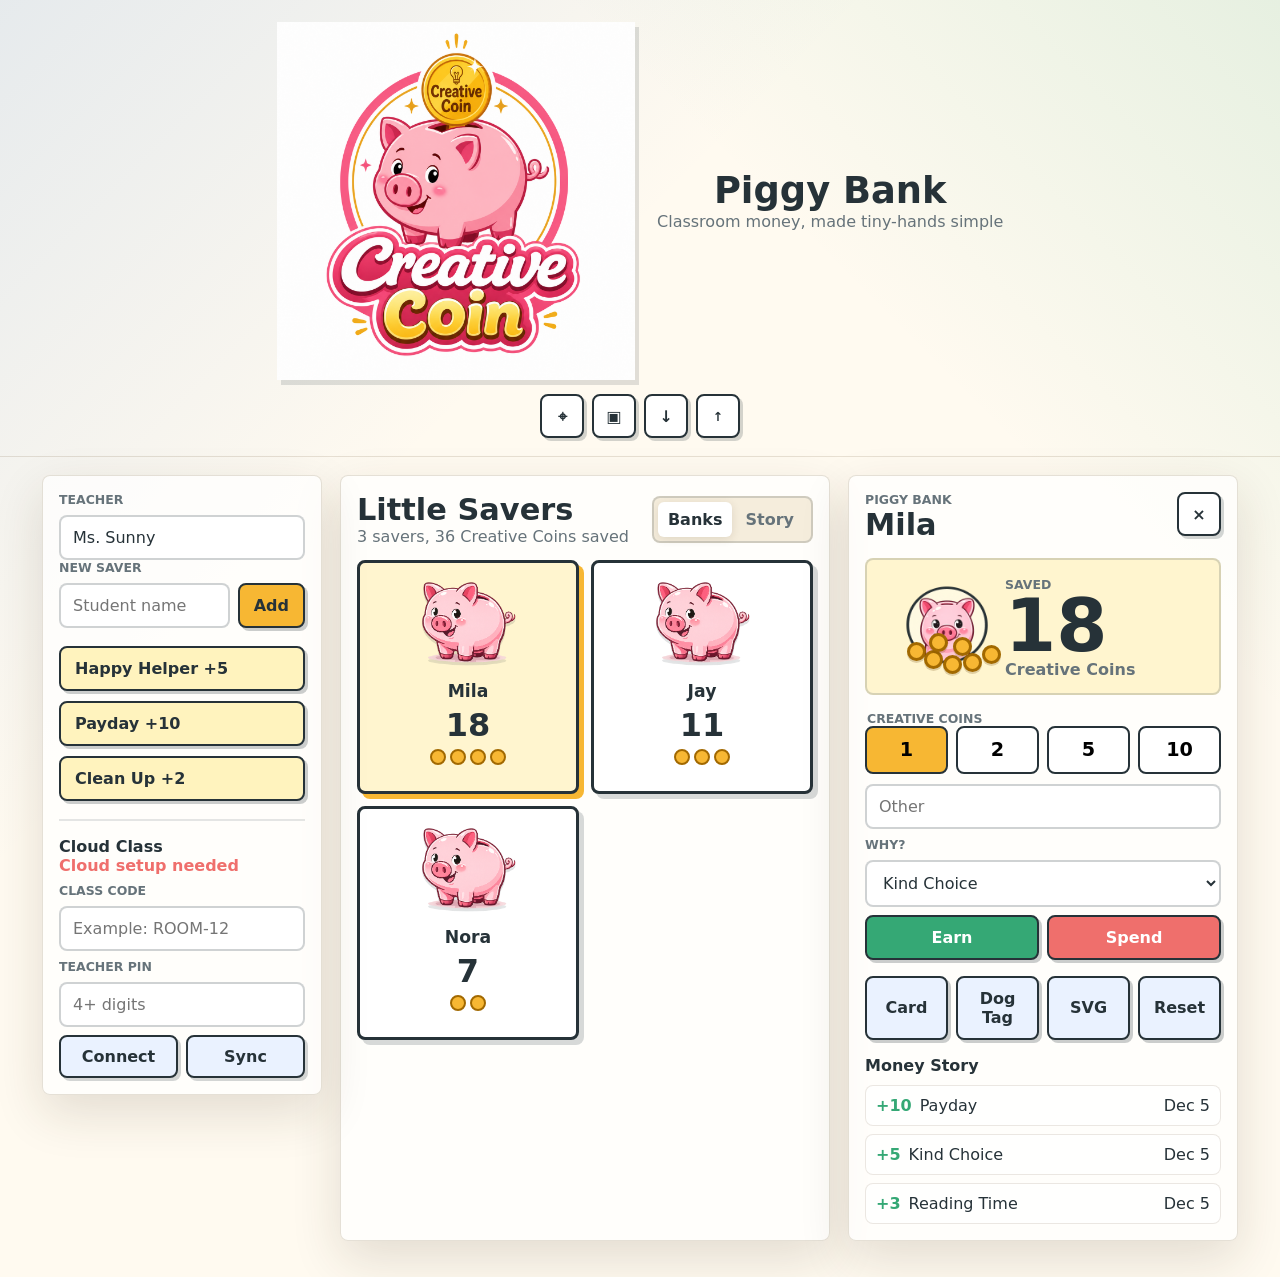
==== commit f3c91972: "Add files via upload" ====
--- a/index.html
+++ b/index.html
@@ -3,146 +3,183 @@
   <head>
     <meta charset="utf-8">
     <meta name="viewport" content="width=device-width, initial-scale=1">
-    <title>ClassBank</title>
-    <link rel="manifest" href="manifest.webmanifest">
-    <meta name="theme-color" content="#162033">
-    <link rel="stylesheet" href="styles.css">
-    <script src="assets/qrcode-generator.js" defer></script>
-    <script src="app.js" defer></script>
+    <meta name="theme-color" content="#f7b733">
+    <title>Piggy Bank</title>
+    <link rel="manifest" href="manifest.webmanifest?v=19">
+    <link rel="stylesheet" href="styles.css?v=19">
   </head>
   <body>
     <header class="topbar">
-      <div>
-        <p class="eyebrow">Student banking simulator</p>
-        <h1>ClassBank</h1>
+      <div class="brand" aria-label="Piggy Bank home">
+        <img class="brand-logo" src="assets/creative-coin-logo.png" alt="Creative Coin piggy bank logo">
+        <div>
+          <h1>Piggy Bank</h1>
+          <p>Classroom money, made tiny-hands simple</p>
+        </div>
       </div>
-      <div class="summary" aria-live="polite">
-        <span id="teacherBadge">No teacher</span>
-        <span id="studentCount">0 students</span>
-        <span id="currencyBadge">USD</span>
+      <div class="toolbar" role="toolbar" aria-label="Class tools">
+        <button class="icon-button" id="scanCode" type="button" title="Scan QR" aria-label="Scan QR">
+          <span aria-hidden="true">⌖</span>
+        </button>
+        <button class="icon-button" id="printCards" type="button" title="Print cards" aria-label="Print cards">
+          <span aria-hidden="true">▣</span>
+        </button>
+        <button class="icon-button" id="exportData" type="button" title="Download data" aria-label="Download data">
+          <span aria-hidden="true">↓</span>
+        </button>
+        <label class="icon-button import-button" title="Import data" aria-label="Import data">
+          <span aria-hidden="true">↑</span>
+          <input id="importData" type="file" accept="application/json">
+        </label>
       </div>
     </header>
 
-    <main class="layout">
-      <section class="panel teacher-panel" aria-labelledby="teacherTitle">
-        <div class="section-title">
-          <h2 id="teacherTitle">Teacher database</h2>
-          <button id="installApp" class="icon-button" type="button" hidden>Install</button>
+    <main class="app-shell">
+      <section class="class-panel" aria-label="Class setup">
+        <div class="teacher-card">
+          <label for="teacherName">Teacher</label>
+          <input id="teacherName" type="text" autocomplete="off">
         </div>
 
-        <label for="teacherSelect">Teacher profile</label>
-        <select id="teacherSelect"></select>
+        <form class="add-student" id="studentForm">
+          <label for="studentName">New saver</label>
+          <div class="add-row">
+            <input id="studentName" type="text" autocomplete="off" placeholder="Student name">
+            <button class="primary-button" type="submit">Add</button>
+          </div>
+        </form>
 
-        <label for="teacherName">New teacher</label>
-        <input id="teacherName" type="text" placeholder="Teacher name">
+        <div class="quick-actions" aria-label="Quick saver actions">
+          <button type="button" data-class-action="bonus">Happy Helper +5</button>
+          <button type="button" data-class-action="payday">Payday +10</button>
+          <button type="button" data-class-action="cleanup">Clean Up +2</button>
+        </div>
 
-        <div class="button-row teacher-actions">
-          <button id="createTeacher" class="primary" type="button">Create / switch</button>
-          <button id="exportTeacherData" class="ghost" type="button">Export</button>
-          <button id="importTeacherData" class="ghost" type="button">Import</button>
-        </div>
-        <input id="importTeacherFile" type="file" accept="application/json,.json" hidden>
-        <p class="laser-note">Each teacher profile is stored on this device. Use Export and Import to move a class between school and home.</p>
+        <form class="cloud-panel" id="cloudForm">
+          <div>
+            <h2>Cloud Class</h2>
+            <p id="cloudStatus">Local only</p>
+          </div>
+          <label for="classCode">Class code</label>
+          <input id="classCode" type="text" autocomplete="off" placeholder="Example: ROOM-12">
+          <label for="classPin">Teacher PIN</label>
+          <input id="classPin" type="password" autocomplete="off" inputmode="numeric" placeholder="4+ digits">
+          <div class="cloud-actions">
+            <button type="submit">Connect</button>
+            <button type="button" id="syncNow">Sync</button>
+          </div>
+        </form>
       </section>
 
-      <section class="panel controls" aria-labelledby="setupTitle">
-        <div class="section-title">
-          <h2 id="setupTitle">Create cards</h2>
-          <button id="printCards" class="icon-button" type="button" title="Print cards" aria-label="Print cards">
-            <span aria-hidden="true">Print</span>
+      <section class="student-area" aria-label="Student piggy banks">
+        <div class="section-heading">
+          <div>
+            <h2>Little Savers</h2>
+            <p id="classSummary">0 savers, 0 Creative Coins saved</p>
+          </div>
+          <div class="segmented" role="tablist" aria-label="View">
+            <button type="button" class="active" data-view="banks">Banks</button>
+            <button type="button" data-view="story">Story</button>
+          </div>
+        </div>
+        <div class="students-grid" id="studentsGrid"></div>
+      </section>
+
+      <aside class="detail-panel" aria-label="Piggy details">
+        <div id="emptyState" class="empty-state">
+          <img class="big-pig" src="assets/little-saver-pig-icon.png" alt="">
+          <h2>Pick a saver</h2>
+          <p>Tap a student card to add Creative Coins, spend Creative Coins, print a card, or see their money story.</p>
+        </div>
+
+        <div id="studentDetail" class="student-detail" hidden>
+          <div class="detail-head">
+            <div>
+              <p class="eyebrow">Piggy bank</p>
+              <h2 id="detailName"></h2>
+            </div>
+            <button class="icon-button" id="deleteStudent" type="button" title="Delete saver" aria-label="Delete saver">
+              <span aria-hidden="true">×</span>
+            </button>
+          </div>
+
+          <div class="balance-card">
+            <div class="pig-jar" id="detailJar" aria-hidden="true"></div>
+            <div>
+              <span class="balance-label">Saved</span>
+              <strong id="detailBalance">0</strong>
+              <span class="coin-word">Creative Coins</span>
+            </div>
+          </div>
+
+          <form class="money-pad" id="moneyForm">
+            <fieldset>
+              <legend>Creative Coins</legend>
+              <div class="amount-buttons">
+                <button type="button" data-amount="1">1</button>
+                <button type="button" data-amount="2">2</button>
+                <button type="button" data-amount="5">5</button>
+                <button type="button" data-amount="10">10</button>
+              </div>
+              <input id="customAmount" type="number" min="1" step="1" inputmode="numeric" placeholder="Other">
+            </fieldset>
+            <label for="reason">Why?</label>
+            <select id="reason">
+              <option>Kind Choice</option>
+              <option>Class Job</option>
+              <option>Reading Time</option>
+              <option>Helping Friend</option>
+              <option>Store Buy</option>
+              <option>Teacher Note</option>
+            </select>
+            <div class="transaction-row">
+              <button class="earn-button" type="submit" value="earn">Earn</button>
+              <button class="spend-button" type="submit" value="spend">Spend</button>
+            </div>
+          </form>
+
+          <div class="detail-actions">
+            <button type="button" id="printOne">Card</button>
+            <button type="button" id="downloadDogTag">Dog Tag</button>
+            <button type="button" id="downloadSvg">SVG</button>
+            <button type="button" id="resetStudent">Reset</button>
+          </div>
+
+          <section class="statement">
+            <h3>Money Story</h3>
+            <ol id="statementList"></ol>
+          </section>
+        </div>
+      </aside>
+    </main>
+
+    <div class="scanner-modal" id="scannerModal" hidden>
+      <div class="scanner-card" role="dialog" aria-modal="true" aria-labelledby="scannerTitle">
+        <div class="detail-head">
+          <div>
+            <p class="eyebrow">Camera</p>
+            <h2 id="scannerTitle">Scan Dog Tag</h2>
+          </div>
+          <button class="icon-button" id="closeScanner" type="button" title="Close scanner" aria-label="Close scanner">
+            <span aria-hidden="true">×</span>
           </button>
         </div>
+        <video id="scannerVideo" autoplay muted playsinline></video>
+        <p id="scannerStatus">Point the camera at a Piggy Bank QR code.</p>
+      </div>
+    </div>
 
-        <label for="currencySelect">Currency</label>
-        <select id="currencySelect">
-          <option value="USD">$ USD - US dollar</option>
-          <option value="EUR">EUR - Euro</option>
-          <option value="GBP">GBP - British pound</option>
-          <option value="CAD">CAD - Canadian dollar</option>
-          <option value="AUD">AUD - Australian dollar</option>
-          <option value="JPY">JPY - Japanese yen</option>
-          <option value="GHS">GHS - Ghanaian cedi</option>
-          <option value="NGN">NGN - Nigerian naira</option>
-          <option value="ZAR">ZAR - South African rand</option>
-          <option value="KES">KES - Kenyan shilling</option>
-          <option value="INR">INR - Indian rupee</option>
-          <option value="PHP">PHP - Philippine peso</option>
-          <option value="CREATIVE">Creative Cash</option>
-        </select>
+    <template id="studentCardTemplate">
+      <article class="student-card">
+        <button type="button" class="student-button">
+          <img class="mini-pig" src="assets/little-saver-pig-icon.png" alt="">
+          <span class="student-name"></span>
+          <strong class="student-balance"></strong>
+          <span class="coin-dots" aria-hidden="true"></span>
+        </button>
+      </article>
+    </template>
 
-        <label for="studentNames">Student names</label>
-        <textarea id="studentNames" rows="8" placeholder="One name per line&#10;Ava Johnson&#10;Mateo Rivera&#10;Sam Lee"></textarea>
-
-        <div class="button-row">
-          <button id="generateCards" class="primary" type="button">Generate student cards</button>
-          <button id="clearAll" class="ghost" type="button">Clear</button>
-        </div>
-
-        <div class="button-row export-row">
-          <button id="downloadSvgSheet" class="primary" type="button">Download SVG sheet</button>
-          <button id="downloadSvgCards" class="ghost" type="button">SVG files</button>
-        </div>
-        <p class="laser-note">SVG exports are CR80 size, vector QR, black marks on transparent artboards.</p>
-      </section>
-
-      <section class="panel scanner" aria-labelledby="scannerTitle">
-        <div class="section-title">
-          <h2 id="scannerTitle">Scan QR</h2>
-          <span id="scannerStatus" class="status">Ready</span>
-        </div>
-
-        <div class="scan-frame">
-          <video id="cameraPreview" playsinline muted></video>
-          <div id="cameraEmpty" class="camera-empty">Camera preview</div>
-        </div>
-
-        <div class="button-row">
-          <button id="startScanner" class="primary" type="button">Start camera</button>
-          <button id="stopScanner" class="ghost" type="button" disabled>Stop</button>
-        </div>
-
-        <div id="scanResult" class="scan-result" aria-live="polite">
-          <span>No QR code scanned yet.</span>
-        </div>
-      </section>
-
-      <section class="panel bank-panel" aria-labelledby="bankTitle">
-        <div class="section-title">
-          <h2 id="bankTitle">Accounts</h2>
-          <button id="downloadStatement" class="icon-button" type="button">Statement</button>
-        </div>
-
-        <label for="accountStudent">Student account</label>
-        <select id="accountStudent"></select>
-
-        <label for="transactionType">Transaction</label>
-        <select id="transactionType">
-          <option value="deposit">Deposit</option>
-          <option value="withdraw">Withdraw</option>
-          <option value="set">Set balance</option>
-        </select>
-
-        <label for="transactionAmount">Amount</label>
-        <input id="transactionAmount" type="number" min="0" step="0.01" placeholder="0.00">
-
-        <label for="transactionMemo">Memo</label>
-        <input id="transactionMemo" type="text" placeholder="Allowance, fine, bonus...">
-
-        <div class="button-row">
-          <button id="applyTransaction" class="primary" type="button">Apply</button>
-          <button id="clearStatement" class="ghost" type="button">Clear log</button>
-        </div>
-
-        <div id="statementPreview" class="statement-preview" aria-live="polite"></div>
-      </section>
-
-      <section class="cards-area" aria-labelledby="cardsTitle">
-        <div class="section-title cards-title">
-          <h2 id="cardsTitle">Student cards</h2>
-          <p>Each QR contains the student's generated card details for this classroom simulator.</p>
-        </div>
-        <div id="cardsGrid" class="cards-grid"></div>
-      </section>
-    </main>
+    <script src="app.js?v=19"></script>
   </body>
 </html>
--- a/styles.css
+++ b/styles.css
@@ -1,525 +1,669 @@
 :root {
+  --ink: #263238;
+  --muted: #66737a;
+  --paper: #fffaf0;
+  --panel: #ffffff;
+  --line: #e5d8be;
+  --yellow: #f7b733;
+  --green: #35a875;
+  --red: #ef6f6c;
+  --blue: #4f8bd9;
+  --pink: #f7a8b8;
+  --shadow: 0 18px 50px rgba(56, 45, 24, 0.14);
   color-scheme: light;
-  --bg: #eef2f7;
-  --surface: #ffffff;
-  --surface-2: #f7f9fc;
-  --text: #172033;
-  --muted: #637086;
-  --line: #d9e0eb;
-  --primary: #176b63;
-  --primary-dark: #10524c;
-  --accent: #d89216;
-  --danger: #a43232;
-  --shadow: 0 18px 45px rgba(23, 32, 51, 0.12);
+  font-family: Inter, ui-sans-serif, system-ui, -apple-system, BlinkMacSystemFont, "Segoe UI", sans-serif;
 }
 
 * {
   box-sizing: border-box;
 }
 
+[hidden] {
+  display: none !important;
+}
+
 body {
+  min-height: 100vh;
   margin: 0;
-  min-height: 100vh;
-  background: var(--bg);
-  color: var(--text);
-  font-family: Inter, ui-sans-serif, system-ui, -apple-system, BlinkMacSystemFont, "Segoe UI", sans-serif;
+  background:
+    linear-gradient(135deg, rgba(79, 139, 217, 0.14), transparent 34%),
+    linear-gradient(225deg, rgba(53, 168, 117, 0.12), transparent 28%),
+    var(--paper);
+  color: var(--ink);
 }
 
 button,
-select,
-textarea,
-input {
+input,
+select {
   font: inherit;
 }
 
+button {
+  cursor: pointer;
+}
+
 .topbar {
+  display: grid;
+  grid-template-columns: 1fr;
+  grid-template-rows: auto auto;
+  align-items: center;
+  justify-items: center;
+  justify-content: stretch;
+  gap: 14px;
+  padding: 22px clamp(16px, 4vw, 42px) 18px;
+  border-bottom: 1px solid rgba(112, 89, 49, 0.16);
+  text-align: center;
+}
+
+.brand {
+  display: flex;
+  grid-row: 1;
+  align-items: center;
+  justify-content: center;
+  gap: 22px;
+  width: fit-content;
+  max-width: 100%;
+}
+
+.brand-logo {
+  display: block;
+  width: clamp(260px, 28vw, 360px);
+  height: clamp(260px, 28vw, 360px);
+  object-fit: contain;
+  filter: drop-shadow(4px 5px 0 rgba(38, 50, 56, 0.14));
+}
+
+h1,
+h2,
+h3,
+p {
+  margin: 0;
+}
+
+.brand h1 {
+  font-size: clamp(1.6rem, 4vw, 2.3rem);
+  line-height: 1.1;
+}
+
+.brand p,
+.section-heading p,
+.empty-state p {
+  color: var(--muted);
+}
+
+.toolbar {
+  display: flex;
+  grid-row: 2;
+  justify-content: center;
+  gap: 8px;
+  width: fit-content;
+  max-width: 100%;
+}
+
+.icon-button {
+  display: grid;
+  place-items: center;
+  width: 44px;
+  height: 44px;
+  border: 2px solid var(--ink);
+  border-radius: 8px;
+  background: var(--panel);
+  color: var(--ink);
+  font-weight: 900;
+  box-shadow: 3px 3px 0 rgba(38, 50, 56, 0.2);
+}
+
+.import-button input {
+  position: absolute;
+  width: 1px;
+  height: 1px;
+  opacity: 0;
+  pointer-events: none;
+}
+
+.app-shell {
+  display: grid;
+  grid-template-columns: minmax(220px, 280px) minmax(320px, 1fr) minmax(290px, 390px);
+  gap: 18px;
+  padding: 18px clamp(16px, 4vw, 42px) 36px;
+}
+
+.class-panel,
+.detail-panel {
+  align-self: start;
+  position: sticky;
+  top: 16px;
+}
+
+.class-panel,
+.detail-panel,
+.student-area {
+  background: rgba(255, 255, 255, 0.72);
+  border: 1px solid rgba(112, 89, 49, 0.18);
+  border-radius: 8px;
+  box-shadow: var(--shadow);
+}
+
+.class-panel,
+.detail-panel {
+  padding: 16px;
+}
+
+.teacher-card,
+.add-student,
+.money-pad {
+  display: grid;
+  gap: 8px;
+}
+
+label,
+legend,
+.eyebrow,
+.balance-label {
+  color: var(--muted);
+  font-size: 0.78rem;
+  font-weight: 800;
+  letter-spacing: 0;
+  text-transform: uppercase;
+}
+
+input,
+select {
+  min-width: 0;
+  width: 100%;
+  border: 2px solid rgba(38, 50, 56, 0.22);
+  border-radius: 8px;
+  background: var(--panel);
+  color: var(--ink);
+  padding: 11px 12px;
+}
+
+input:focus,
+select:focus,
+button:focus-visible {
+  outline: 4px solid rgba(79, 139, 217, 0.32);
+  outline-offset: 2px;
+}
+
+.add-row {
+  display: grid;
+  grid-template-columns: 1fr auto;
+  gap: 8px;
+}
+
+.primary-button,
+.quick-actions button,
+.detail-actions button,
+.transaction-row button {
+  border: 2px solid var(--ink);
+  border-radius: 8px;
+  padding: 11px 14px;
+  background: var(--yellow);
+  color: var(--ink);
+  font-weight: 900;
+  box-shadow: 3px 3px 0 rgba(38, 50, 56, 0.24);
+}
+
+.quick-actions {
+  display: grid;
+  gap: 10px;
+  margin-top: 18px;
+}
+
+.quick-actions button {
+  width: 100%;
+  background: #fff3be;
+  text-align: left;
+}
+
+.cloud-panel {
+  display: grid;
+  gap: 8px;
+  margin-top: 18px;
+  padding-top: 16px;
+  border-top: 2px solid rgba(38, 50, 56, 0.12);
+}
+
+.cloud-panel h2 {
+  font-size: 1rem;
+}
+
+.cloud-panel p {
+  color: var(--muted);
+  font-weight: 800;
+}
+
+.cloud-panel p.online {
+  color: var(--green);
+}
+
+.cloud-panel p.offline {
+  color: var(--red);
+}
+
+.cloud-actions {
+  display: grid;
+  grid-template-columns: 1fr 1fr;
+  gap: 8px;
+}
+
+.cloud-actions button {
+  border: 2px solid var(--ink);
+  border-radius: 8px;
+  padding: 10px 12px;
+  background: #eaf2ff;
+  color: var(--ink);
+  font-weight: 900;
+  box-shadow: 3px 3px 0 rgba(38, 50, 56, 0.2);
+}
+
+.student-area {
+  min-width: 0;
+  padding: 16px;
+}
+
+.section-heading {
   display: flex;
   align-items: center;
   justify-content: space-between;
-  gap: 24px;
-  padding: 28px clamp(18px, 4vw, 48px);
-  background: #162033;
-  color: #fff;
-}
-
-.eyebrow {
-  margin: 0 0 4px;
-  color: #aebbd0;
-  font-size: 0.78rem;
-  font-weight: 700;
-  letter-spacing: 0;
-  text-transform: uppercase;
-}
-
-h1,
-h2,
-p {
-  margin: 0;
-}
-
-h1 {
-  font-size: clamp(2rem, 5vw, 4rem);
+  gap: 14px;
+  margin-bottom: 14px;
+}
+
+.section-heading h2,
+.detail-head h2 {
+  font-size: clamp(1.35rem, 3vw, 1.9rem);
+}
+
+.segmented {
+  display: inline-grid;
+  grid-template-columns: 1fr 1fr;
+  padding: 4px;
+  border: 2px solid rgba(38, 50, 56, 0.18);
+  border-radius: 8px;
+  background: #f5eddc;
+}
+
+.segmented button {
+  border: 0;
+  border-radius: 6px;
+  background: transparent;
+  padding: 8px 10px;
+  color: var(--muted);
+  font-weight: 800;
+}
+
+.segmented .active {
+  background: var(--panel);
+  color: var(--ink);
+  box-shadow: 0 2px 10px rgba(56, 45, 24, 0.12);
+}
+
+.students-grid {
+  display: grid;
+  grid-template-columns: repeat(auto-fill, minmax(170px, 1fr));
+  gap: 12px;
+}
+
+.student-card {
+  min-width: 0;
+}
+
+.student-button {
+  display: grid;
+  grid-template-rows: 96px auto auto 28px;
+  gap: 8px;
+  width: 100%;
+  min-height: 190px;
+  border: 3px solid var(--ink);
+  border-radius: 8px;
+  background: var(--panel);
+  color: var(--ink);
+  padding: 14px;
+  text-align: center;
+  box-shadow: 5px 5px 0 rgba(38, 50, 56, 0.18);
+}
+
+.student-button.active {
+  background: #fff5cf;
+  box-shadow: 5px 5px 0 var(--yellow);
+}
+
+.pig-jar {
+  display: block;
+  margin: 0 auto;
+  background: transparent url("assets/balance-pig.png") center / contain no-repeat;
+  border: 0;
+}
+
+.mini-pig {
+  display: block;
+  width: 118px;
+  height: 92px;
+  margin: 0 auto;
+  border: 0;
+  border-radius: 8px;
+  background: transparent;
+  object-fit: contain;
+  filter: drop-shadow(0 3px 0 rgba(38, 50, 56, 0.14));
+}
+
+.big-pig {
+  display: block;
+  width: 220px;
+  height: 144px;
+  margin-bottom: 16px;
+  object-fit: contain;
+  filter: drop-shadow(0 5px 0 rgba(38, 50, 56, 0.14));
+}
+
+.student-name {
+  overflow-wrap: anywhere;
+  font-size: 1.08rem;
+  font-weight: 900;
+}
+
+.student-balance {
+  font-size: 2rem;
   line-height: 1;
 }
 
-h2 {
-  font-size: 1.05rem;
-}
-
-.summary {
+.coin-dots {
   display: flex;
-  gap: 10px;
-  flex-wrap: wrap;
-  justify-content: flex-end;
-}
-
-.summary span,
-.status {
-  display: inline-flex;
-  align-items: center;
-  min-height: 32px;
-  border: 1px solid rgba(255, 255, 255, 0.22);
-  border-radius: 999px;
-  padding: 0 12px;
-  color: #eef4ff;
-  background: rgba(255, 255, 255, 0.08);
-  font-size: 0.86rem;
-  font-weight: 700;
-}
-
-.layout {
-  display: grid;
-  grid-template-columns: repeat(3, minmax(260px, 340px)) 1fr;
-  gap: 18px;
-  padding: 22px clamp(18px, 4vw, 48px) 48px;
+  justify-content: center;
+  gap: 4px;
+  min-height: 24px;
+}
+
+.coin-dots i,
+.jar-coin {
+  display: inline-block;
+  width: 16px;
+  height: 16px;
+  border: 2px solid #a26900;
+  border-radius: 50%;
+  background: var(--yellow);
+}
+
+.empty-state {
+  display: grid;
+  min-height: 360px;
+  place-content: center;
+  text-align: center;
+  padding: 24px;
+}
+
+.empty-state h2 {
+  margin-bottom: 8px;
+}
+
+.student-detail {
+  display: grid;
+  gap: 16px;
+}
+
+.detail-head {
+  display: flex;
   align-items: start;
-}
-
-.panel,
-.student-card {
-  background: var(--surface);
-  border: 1px solid var(--line);
-  border-radius: 8px;
-  box-shadow: var(--shadow);
-}
-
-.panel {
-  padding: 18px;
-}
-
-.section-title {
-  display: flex;
-  align-items: center;
-  justify-content: space-between;
-  gap: 16px;
-  margin-bottom: 16px;
-}
-
-label {
-  display: block;
-  margin: 14px 0 7px;
-  color: var(--muted);
-  font-size: 0.84rem;
-  font-weight: 800;
-}
-
-select,
-textarea,
-input {
-  width: 100%;
-  border: 1px solid var(--line);
-  border-radius: 8px;
-  color: var(--text);
-  background: #fff;
-}
-
-select {
-  height: 44px;
-  padding: 0 12px;
-}
-
-input {
-  height: 44px;
-  padding: 0 12px;
-}
-
-textarea {
-  min-height: 190px;
-  padding: 12px;
-  resize: vertical;
-  line-height: 1.45;
-}
-
-button {
-  min-height: 42px;
-  border: 0;
-  border-radius: 8px;
-  padding: 0 14px;
-  cursor: pointer;
-  font-weight: 800;
-}
-
-button:disabled {
-  cursor: not-allowed;
-  opacity: 0.55;
-}
-
-.primary {
-  background: var(--primary);
-  color: white;
-}
-
-.primary:hover:not(:disabled) {
-  background: var(--primary-dark);
-}
-
-.ghost,
-.icon-button {
-  border: 1px solid var(--line);
-  background: var(--surface-2);
-  color: var(--text);
-}
-
-.button-row {
-  display: grid;
-  grid-template-columns: 1fr auto;
-  gap: 10px;
-  margin-top: 16px;
-}
-
-.teacher-actions {
-  grid-template-columns: 1fr auto auto;
-}
-
-.export-row {
-  grid-template-columns: 1fr 1fr;
-}
-
-.laser-note {
-  margin-top: 10px;
-  color: var(--muted);
-  font-size: 0.82rem;
-  line-height: 1.35;
-}
-
-.scan-frame {
-  position: relative;
-  overflow: hidden;
-  aspect-ratio: 4 / 3;
-  border: 1px solid var(--line);
-  border-radius: 8px;
-  background: #0f1726;
-}
-
-video {
-  width: 100%;
-  height: 100%;
-  object-fit: cover;
-  display: block;
-}
-
-.camera-empty {
-  position: absolute;
-  inset: 0;
-  display: grid;
-  place-items: center;
-  color: #c6d2e3;
-  font-weight: 800;
-}
-
-.scan-result {
-  min-height: 84px;
-  margin-top: 14px;
-  padding: 14px;
-  border-radius: 8px;
-  background: var(--surface-2);
-  border: 1px solid var(--line);
-  color: var(--muted);
-}
-
-.statement-preview {
-  display: grid;
-  gap: 8px;
-  min-height: 130px;
-  margin-top: 14px;
-  padding: 12px;
-  border: 1px solid var(--line);
-  border-radius: 8px;
-  background: var(--surface-2);
-  color: var(--muted);
-  font-size: 0.84rem;
-}
-
-.statement-head {
-  display: flex;
-  align-items: center;
   justify-content: space-between;
   gap: 12px;
-  padding-bottom: 6px;
-  border-bottom: 1px solid var(--line);
-  color: var(--text);
-}
-
-.statement-row {
-  display: flex;
-  align-items: flex-start;
-  justify-content: space-between;
+}
+
+.balance-card {
+  display: grid;
+  grid-template-columns: 110px 1fr;
+  align-items: center;
   gap: 14px;
-  padding: 8px 0;
-  border-bottom: 1px solid rgba(217, 224, 235, 0.72);
-}
-
-.statement-row:last-child {
-  border-bottom: 0;
-}
-
-.statement-main {
-  min-width: 0;
-}
-
-.statement-main span,
-.statement-money small {
+  padding: 14px;
+  border: 2px solid rgba(38, 50, 56, 0.18);
+  border-radius: 8px;
+  background: #fff5cf;
+}
+
+.pig-jar {
+  position: relative;
+  width: 132px;
+  height: 104px;
+}
+
+.pig-jar .jar-coin {
+  position: absolute;
+  width: 19px;
+  height: 19px;
+  border-width: 3px;
+  box-shadow: 0 2px 0 rgba(112, 69, 0, 0.22);
+}
+
+.balance-card strong {
   display: block;
-  color: var(--muted);
-  font-size: 0.78rem;
-  font-weight: 700;
-}
-
-.statement-main strong {
-  display: block;
-  color: var(--text);
-  margin-top: 2px;
-  line-height: 1.25;
-  overflow-wrap: break-word;
-}
-
-.statement-money {
-  flex: 0 0 auto;
-  min-width: 96px;
-  text-align: right;
-  color: var(--text);
-  font-weight: 800;
-}
-
-.scan-result strong {
-  display: block;
-  color: var(--text);
-  font-size: 1rem;
-  margin-bottom: 6px;
-}
-
-.cards-area {
-  grid-column: 1 / -1;
-  min-width: 0;
-}
-
-.cards-title {
-  align-items: flex-end;
-}
-
-.cards-title p {
-  max-width: 420px;
-  color: var(--muted);
-  font-size: 0.9rem;
-  line-height: 1.4;
-}
-
-.cards-grid {
-  display: grid;
-  grid-template-columns: repeat(auto-fill, minmax(270px, 1fr));
-  gap: 14px;
-}
-
-.empty-state {
-  grid-column: 1 / -1;
-  min-height: 240px;
-  display: grid;
-  place-items: center;
-  border: 1px dashed #aeb9c9;
-  border-radius: 8px;
-  color: var(--muted);
-  background: rgba(255, 255, 255, 0.54);
-  text-align: center;
-  padding: 24px;
-}
-
-.student-card {
-  overflow: hidden;
-}
-
-.card-face {
-  min-height: 168px;
-  padding: 18px;
-  color: white;
-  background:
-    linear-gradient(135deg, rgba(255, 255, 255, 0.14), rgba(255, 255, 255, 0)),
-    linear-gradient(135deg, #15233a 0%, #176b63 58%, #d89216 130%);
-}
-
-.card-top,
-.card-bottom {
-  display: flex;
-  align-items: flex-start;
-  justify-content: space-between;
-  gap: 12px;
-}
-
-.card-brand {
-  font-weight: 900;
-}
-
-.student-name {
-  margin-top: 30px;
-  font-size: 1.25rem;
-  font-weight: 900;
-  line-height: 1.15;
-  word-break: break-word;
-}
-
-.card-number {
-  margin-top: 14px;
-  font-size: 1.05rem;
-  font-variant-numeric: tabular-nums;
-  word-spacing: 6px;
-}
-
-.card-bottom {
-  margin-top: 16px;
-  color: #dce7f5;
-  font-size: 0.82rem;
-  font-weight: 800;
-}
-
-.card-details {
-  display: grid;
-  grid-template-columns: 1fr 92px;
-  gap: 12px;
-  padding: 14px;
-  align-items: center;
-}
-
-.detail-list {
-  display: grid;
-  gap: 8px;
-  font-size: 0.9rem;
-}
-
-.detail-list div {
-  display: flex;
-  justify-content: space-between;
-  gap: 12px;
-  border-bottom: 1px solid var(--line);
-  padding-bottom: 6px;
-}
-
-.detail-list span {
+  font-size: clamp(3rem, 8vw, 4.6rem);
+  line-height: 0.9;
+}
+
+.coin-word {
   color: var(--muted);
   font-weight: 800;
 }
 
-.qr-box {
+.money-pad fieldset {
+  display: grid;
+  gap: 10px;
+  min-width: 0;
+  margin: 0;
+  padding: 0;
+  border: 0;
+}
+
+.amount-buttons {
+  display: grid;
+  grid-template-columns: repeat(4, 1fr);
+  gap: 8px;
+}
+
+.amount-buttons button {
+  min-height: 48px;
+  border: 2px solid var(--ink);
+  border-radius: 8px;
+  background: var(--panel);
+  font-size: 1.2rem;
+  font-weight: 900;
+}
+
+.amount-buttons button.active {
+  background: var(--yellow);
+}
+
+.transaction-row,
+.detail-actions {
+  display: grid;
+  grid-template-columns: repeat(2, 1fr);
+  gap: 8px;
+}
+
+.earn-button {
+  background: var(--green) !important;
+  color: #fff !important;
+}
+
+.spend-button {
+  background: var(--red) !important;
+  color: #fff !important;
+}
+
+.detail-actions {
+  grid-template-columns: repeat(4, 1fr);
+}
+
+.detail-actions button {
+  background: #eaf2ff;
+  padding-inline: 8px;
+}
+
+.statement {
+  display: grid;
+  gap: 10px;
+}
+
+.statement h3 {
+  font-size: 1rem;
+}
+
+.statement ol {
+  display: grid;
+  max-height: 260px;
+  gap: 8px;
+  margin: 0;
+  padding: 0;
+  overflow: auto;
+  list-style: none;
+}
+
+.statement li {
+  display: grid;
+  grid-template-columns: auto 1fr auto;
+  gap: 8px;
+  align-items: center;
+  padding: 10px;
+  border-radius: 8px;
+  background: rgba(255, 255, 255, 0.78);
+  border: 1px solid rgba(112, 89, 49, 0.14);
+}
+
+.statement .plus {
+  color: var(--green);
+}
+
+.statement .minus {
+  color: var(--red);
+}
+
+.scanner-modal {
+  position: fixed;
+  inset: 0;
+  z-index: 20;
   display: grid;
   place-items: center;
-  min-width: 92px;
-  min-height: 92px;
-  border: 1px solid var(--line);
-  border-radius: 8px;
-  background: white;
-}
-
-.qr-box canvas,
-.qr-box img,
-.qr-box svg {
-  width: 84px;
-  height: 84px;
-}
-
-.qr-error {
-  color: var(--danger);
-  font-size: 0.72rem;
+  padding: 18px;
+  background: rgba(38, 50, 56, 0.46);
+}
+
+.scanner-card {
+  display: grid;
+  width: min(540px, 100%);
+  gap: 14px;
+  padding: 16px;
+  border: 3px solid var(--ink);
+  border-radius: 8px;
+  background: var(--panel);
+  box-shadow: var(--shadow);
+}
+
+.scanner-card video {
+  width: 100%;
+  aspect-ratio: 4 / 3;
+  border: 2px solid var(--ink);
+  border-radius: 8px;
+  background: #111;
+  object-fit: cover;
+}
+
+.scanner-card p {
+  color: var(--muted);
   font-weight: 800;
 }
 
-.card-actions {
-  display: grid;
-  grid-template-columns: 1fr 0.7fr 1fr;
-  gap: 10px;
-  padding: 0 14px 14px;
-}
-
-.card-actions button {
-  min-height: 36px;
-  font-size: 0.84rem;
-}
-
-@media (max-width: 1100px) {
-  .layout {
-    grid-template-columns: 1fr 1fr;
-  }
-
-  .cards-area {
+.story-view .student-button {
+  grid-template-rows: 52px auto auto;
+  min-height: 156px;
+}
+
+.story-view .coin-dots {
+  display: none;
+}
+
+@media (max-width: 1120px) {
+  .app-shell {
+    grid-template-columns: 260px 1fr;
+  }
+
+  .detail-panel {
     grid-column: 1 / -1;
-  }
-}
-
-@media (max-width: 720px) {
-  .topbar,
-  .section-title,
-  .cards-title {
-    align-items: flex-start;
+    position: static;
+  }
+}
+
+@media (max-width: 760px) {
+  .section-heading {
+    align-items: stretch;
     flex-direction: column;
   }
 
-  .summary {
-    justify-content: flex-start;
-  }
-
-  .layout {
+  .topbar {
+    align-items: center;
+    padding-top: 24px;
+  }
+
+  .brand-logo {
+    width: min(78vw, 280px);
+    height: min(78vw, 280px);
+  }
+
+  .brand {
+    align-items: center;
+    gap: 8px;
+  }
+
+  .toolbar {
+    justify-content: center;
+  }
+
+  .app-shell {
     grid-template-columns: 1fr;
   }
 
-  .button-row {
+  .class-panel {
+    position: static;
+  }
+
+  .students-grid {
+    grid-template-columns: repeat(2, minmax(0, 1fr));
+  }
+}
+
+@media (max-width: 460px) {
+  .brand {
+    flex-direction: column;
+  }
+
+  .students-grid,
+  .balance-card {
     grid-template-columns: 1fr;
   }
 
-  .statement-row,
-  .statement-head {
-    flex-direction: column;
-    align-items: stretch;
-  }
-
-  .statement-money {
-    text-align: left;
+  .add-row,
+  .transaction-row,
+  .detail-actions {
+    grid-template-columns: 1fr;
   }
 }
 
 @media print {
   body {
-    background: white;
+    background: #fff;
   }
 
   .topbar,
-  .controls,
-  .scanner,
-  .teacher-panel,
-  .bank-panel,
-  .cards-title,
-  .card-actions {
-    display: none;
-  }
-
-  .layout {
-    display: block;
-    padding: 0;
-  }
-
-  .cards-grid {
-    grid-template-columns: repeat(2, 1fr);
-    gap: 12px;
-  }
-
-  .student-card {
-    box-shadow: none;
-    break-inside: avoid;
-  }
-}
+  .class-panel,
+  .student-area,
+  .detail-panel {
+    display: none !important;
+  }
+
+  body.printing-cards #printSheet {
+    display: grid !important;
+  }
+}
+
+#printSheet {
+  display: none;
+}
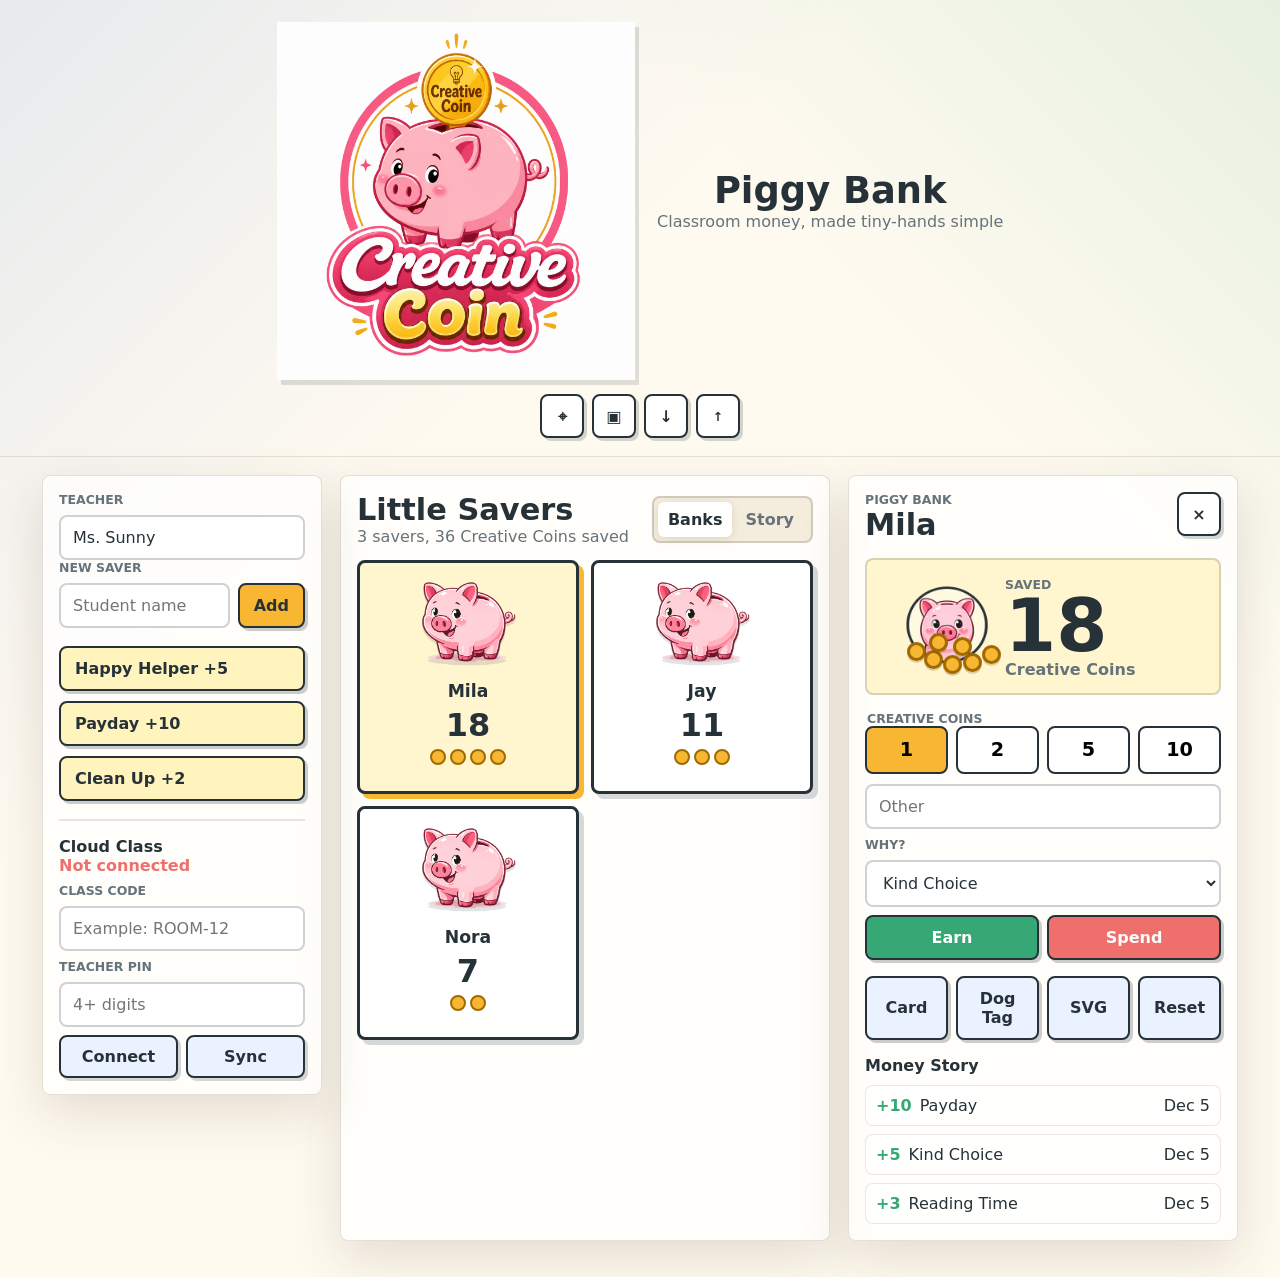
==== commit 40057727: "Add files via upload" ====
--- a/index.html
+++ b/index.html
@@ -5,8 +5,8 @@
     <meta name="viewport" content="width=device-width, initial-scale=1">
     <meta name="theme-color" content="#f7b733">
     <title>Piggy Bank</title>
-    <link rel="manifest" href="manifest.webmanifest?v=19">
-    <link rel="stylesheet" href="styles.css?v=19">
+    <link rel="manifest" href="manifest.webmanifest?v=20">
+    <link rel="stylesheet" href="styles.css?v=20">
   </head>
   <body>
     <header class="topbar">
@@ -180,6 +180,6 @@
       </article>
     </template>
 
-    <script src="app.js?v=19"></script>
+    <script src="app.js?v=20"></script>
   </body>
 </html>
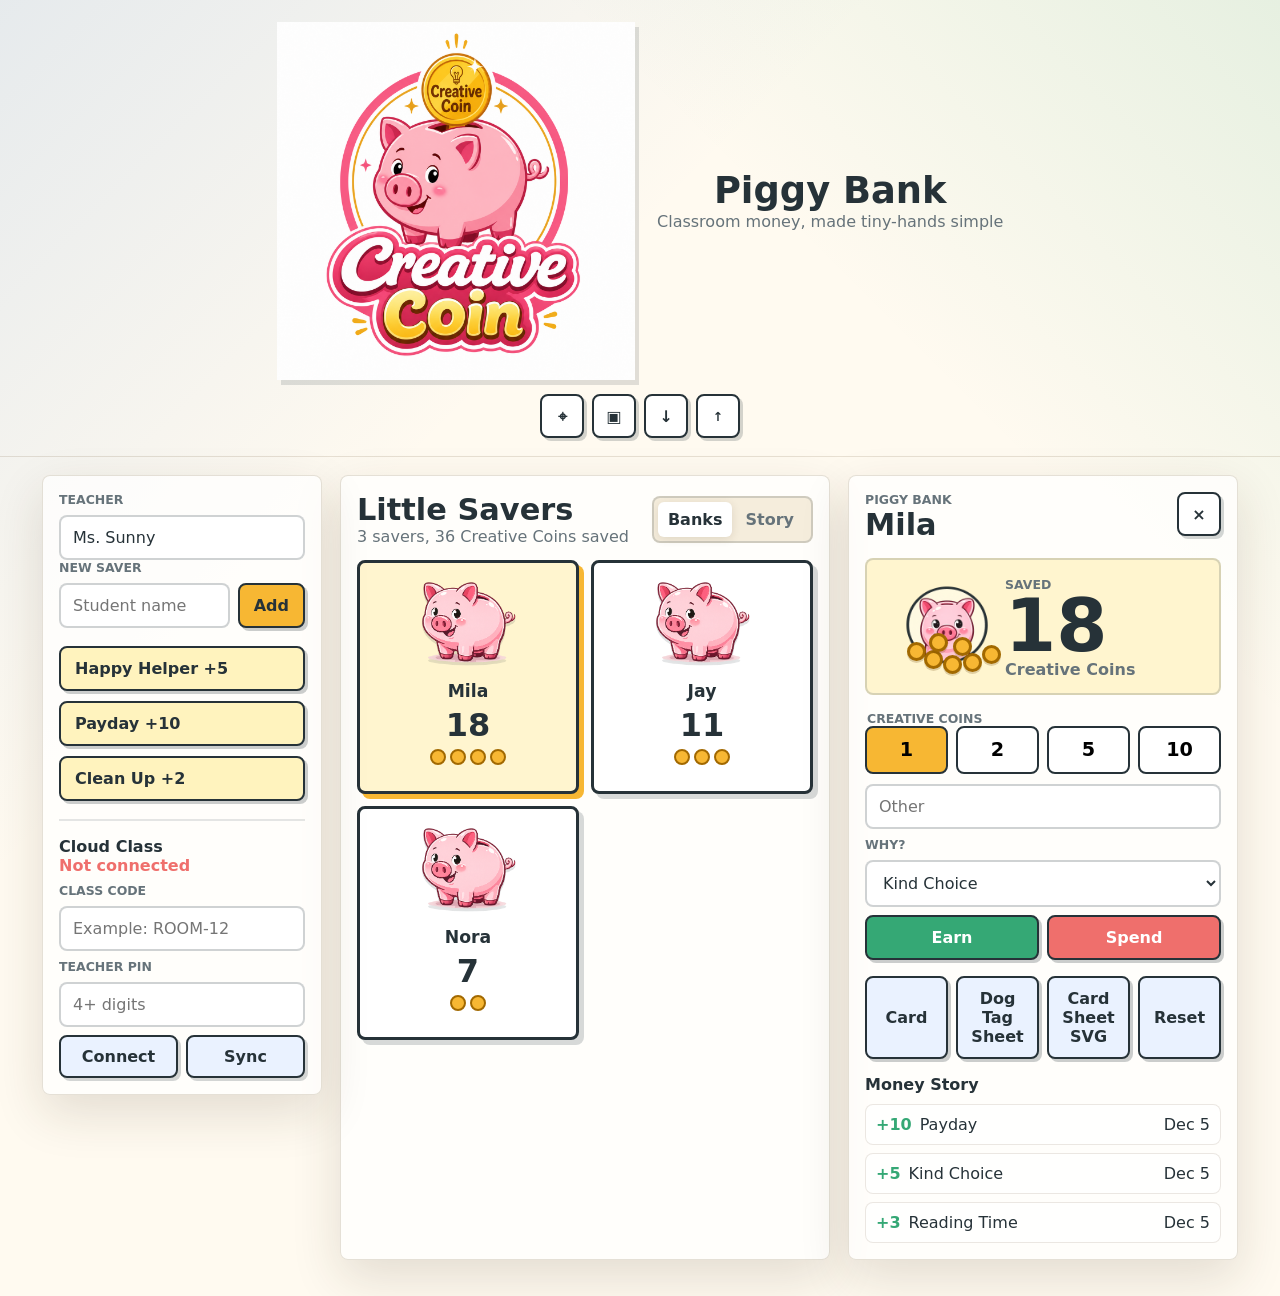
==== commit 1dff0235: "Add files via upload" ====
--- a/index.html
+++ b/index.html
@@ -5,8 +5,8 @@
     <meta name="viewport" content="width=device-width, initial-scale=1">
     <meta name="theme-color" content="#f7b733">
     <title>Piggy Bank</title>
-    <link rel="manifest" href="manifest.webmanifest?v=20">
-    <link rel="stylesheet" href="styles.css?v=20">
+    <link rel="manifest" href="manifest.webmanifest?v=21">
+    <link rel="stylesheet" href="styles.css?v=21">
   </head>
   <body>
     <header class="topbar">
@@ -140,8 +140,8 @@
 
           <div class="detail-actions">
             <button type="button" id="printOne">Card</button>
-            <button type="button" id="downloadDogTag">Dog Tag</button>
-            <button type="button" id="downloadSvg">SVG</button>
+            <button type="button" id="downloadDogTag">Dog Tag Sheet</button>
+            <button type="button" id="downloadSvg">Card Sheet SVG</button>
             <button type="button" id="resetStudent">Reset</button>
           </div>
 
@@ -180,6 +180,6 @@
       </article>
     </template>
 
-    <script src="app.js?v=20"></script>
+    <script src="app.js?v=21"></script>
   </body>
 </html>
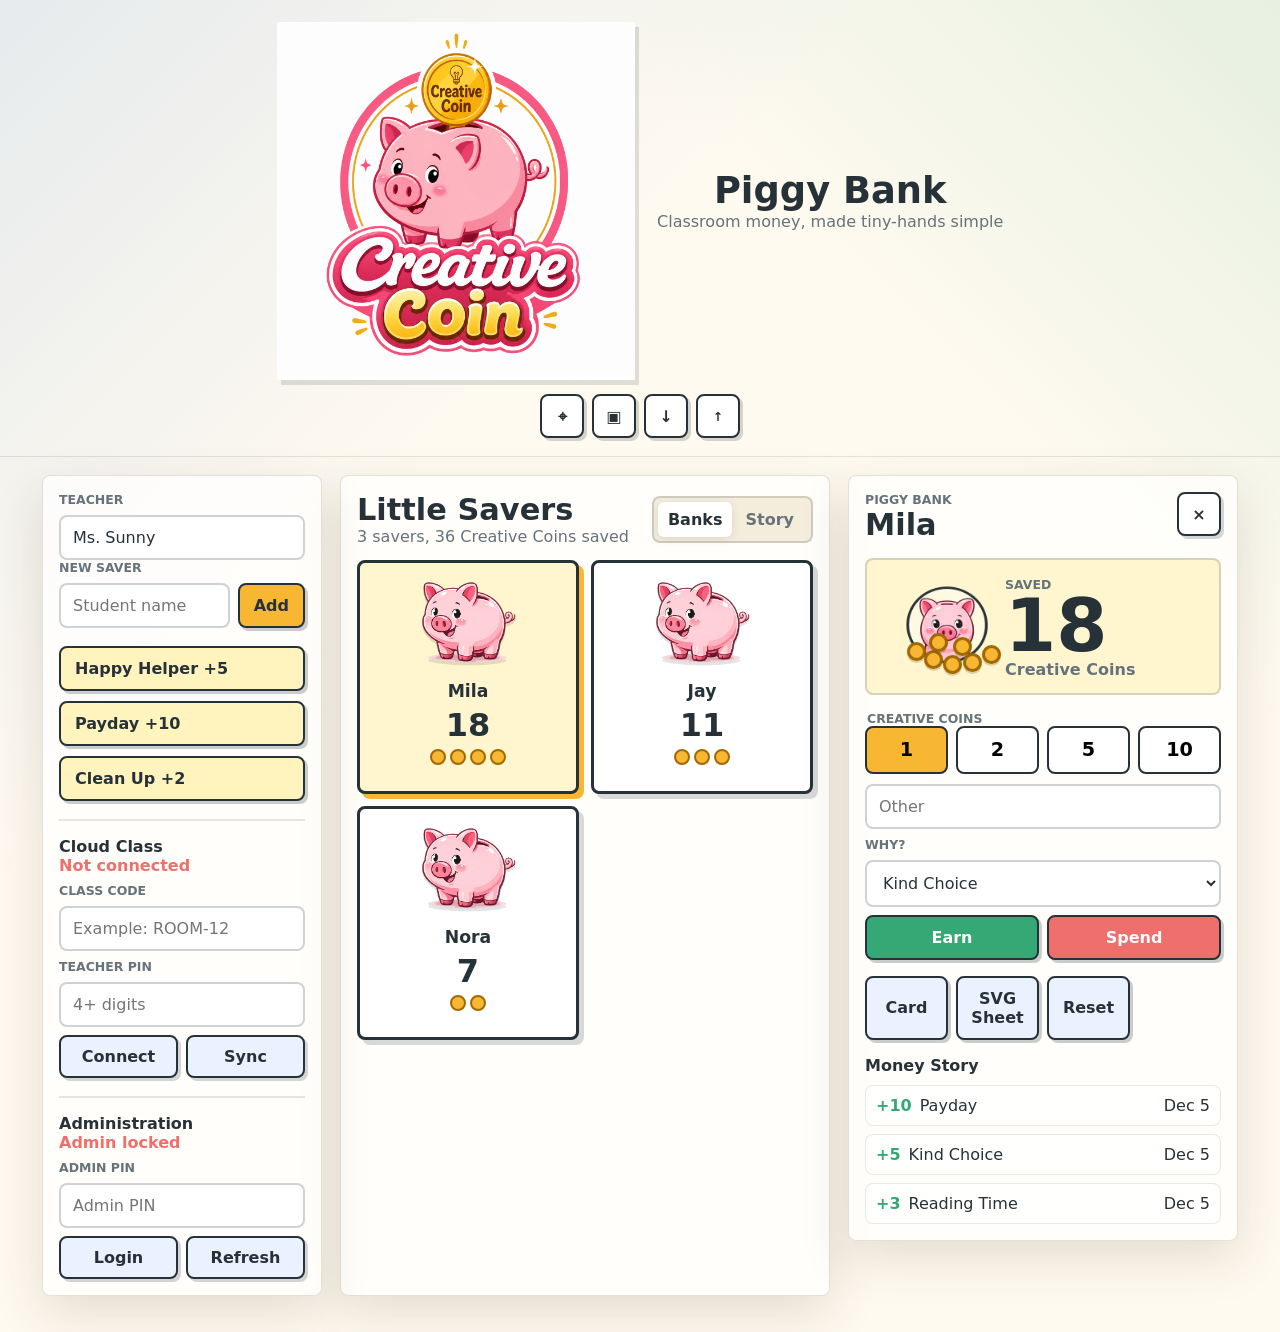
==== commit 585605e3: "Add files via upload" ====
--- a/index.html
+++ b/index.html
@@ -5,8 +5,8 @@
     <meta name="viewport" content="width=device-width, initial-scale=1">
     <meta name="theme-color" content="#f7b733">
     <title>Piggy Bank</title>
-    <link rel="manifest" href="manifest.webmanifest?v=21">
-    <link rel="stylesheet" href="styles.css?v=21">
+    <link rel="manifest" href="manifest.webmanifest?v=23">
+    <link rel="stylesheet" href="styles.css?v=23">
   </head>
   <body>
     <header class="topbar">
@@ -69,6 +69,22 @@
             <button type="button" id="syncNow">Sync</button>
           </div>
         </form>
+
+        <section class="admin-panel" aria-label="Administration">
+          <form id="adminForm">
+            <div>
+              <h2>Administration</h2>
+              <p id="adminStatus">Admin locked</p>
+            </div>
+            <label for="adminPin">Admin PIN</label>
+            <input id="adminPin" type="password" autocomplete="off" inputmode="numeric" placeholder="Admin PIN">
+            <div class="cloud-actions">
+              <button type="submit">Login</button>
+              <button type="button" id="adminRefresh">Refresh</button>
+            </div>
+          </form>
+          <div class="admin-classes" id="adminClasses" hidden></div>
+        </section>
       </section>
 
       <section class="student-area" aria-label="Student piggy banks">
@@ -140,8 +156,7 @@
 
           <div class="detail-actions">
             <button type="button" id="printOne">Card</button>
-            <button type="button" id="downloadDogTag">Dog Tag Sheet</button>
-            <button type="button" id="downloadSvg">Card Sheet SVG</button>
+            <button type="button" id="downloadSvg">SVG Sheet</button>
             <button type="button" id="resetStudent">Reset</button>
           </div>
 
@@ -180,6 +195,6 @@
       </article>
     </template>
 
-    <script src="app.js?v=21"></script>
+    <script src="app.js?v=23"></script>
   </body>
 </html>
--- a/styles.css
+++ b/styles.css
@@ -216,7 +216,8 @@
   text-align: left;
 }
 
-.cloud-panel {
+.cloud-panel,
+.admin-panel {
   display: grid;
   gap: 8px;
   margin-top: 18px;
@@ -224,20 +225,29 @@
   border-top: 2px solid rgba(38, 50, 56, 0.12);
 }
 
-.cloud-panel h2 {
+.admin-panel form {
+  display: grid;
+  gap: 8px;
+}
+
+.cloud-panel h2,
+.admin-panel h2 {
   font-size: 1rem;
 }
 
-.cloud-panel p {
+.cloud-panel p,
+.admin-panel p {
   color: var(--muted);
   font-weight: 800;
 }
 
-.cloud-panel p.online {
+.cloud-panel p.online,
+.admin-panel p.online {
   color: var(--green);
 }
 
-.cloud-panel p.offline {
+.cloud-panel p.offline,
+.admin-panel p.offline {
   color: var(--red);
 }
 
@@ -255,6 +265,57 @@
   color: var(--ink);
   font-weight: 900;
   box-shadow: 3px 3px 0 rgba(38, 50, 56, 0.2);
+}
+
+.admin-classes {
+  display: grid;
+  gap: 10px;
+  margin-top: 10px;
+}
+
+.admin-class {
+  display: grid;
+  gap: 8px;
+  padding: 10px;
+  border: 2px solid rgba(38, 50, 56, 0.18);
+  border-radius: 8px;
+  background: rgba(255, 250, 240, 0.82);
+}
+
+.admin-class strong,
+.admin-class span,
+.admin-class small {
+  display: block;
+}
+
+.admin-class strong {
+  font-size: 0.92rem;
+}
+
+.admin-class span {
+  color: var(--ink);
+  font-weight: 800;
+}
+
+.admin-class small,
+.admin-empty {
+  color: var(--muted);
+  font-weight: 700;
+}
+
+.admin-class-actions {
+  display: grid;
+  grid-template-columns: 1fr 1fr;
+  gap: 8px;
+}
+
+.admin-class-actions button {
+  border: 2px solid var(--ink);
+  border-radius: 8px;
+  padding: 8px 10px;
+  background: #fff3be;
+  color: var(--ink);
+  font-weight: 900;
 }
 
 .student-area {
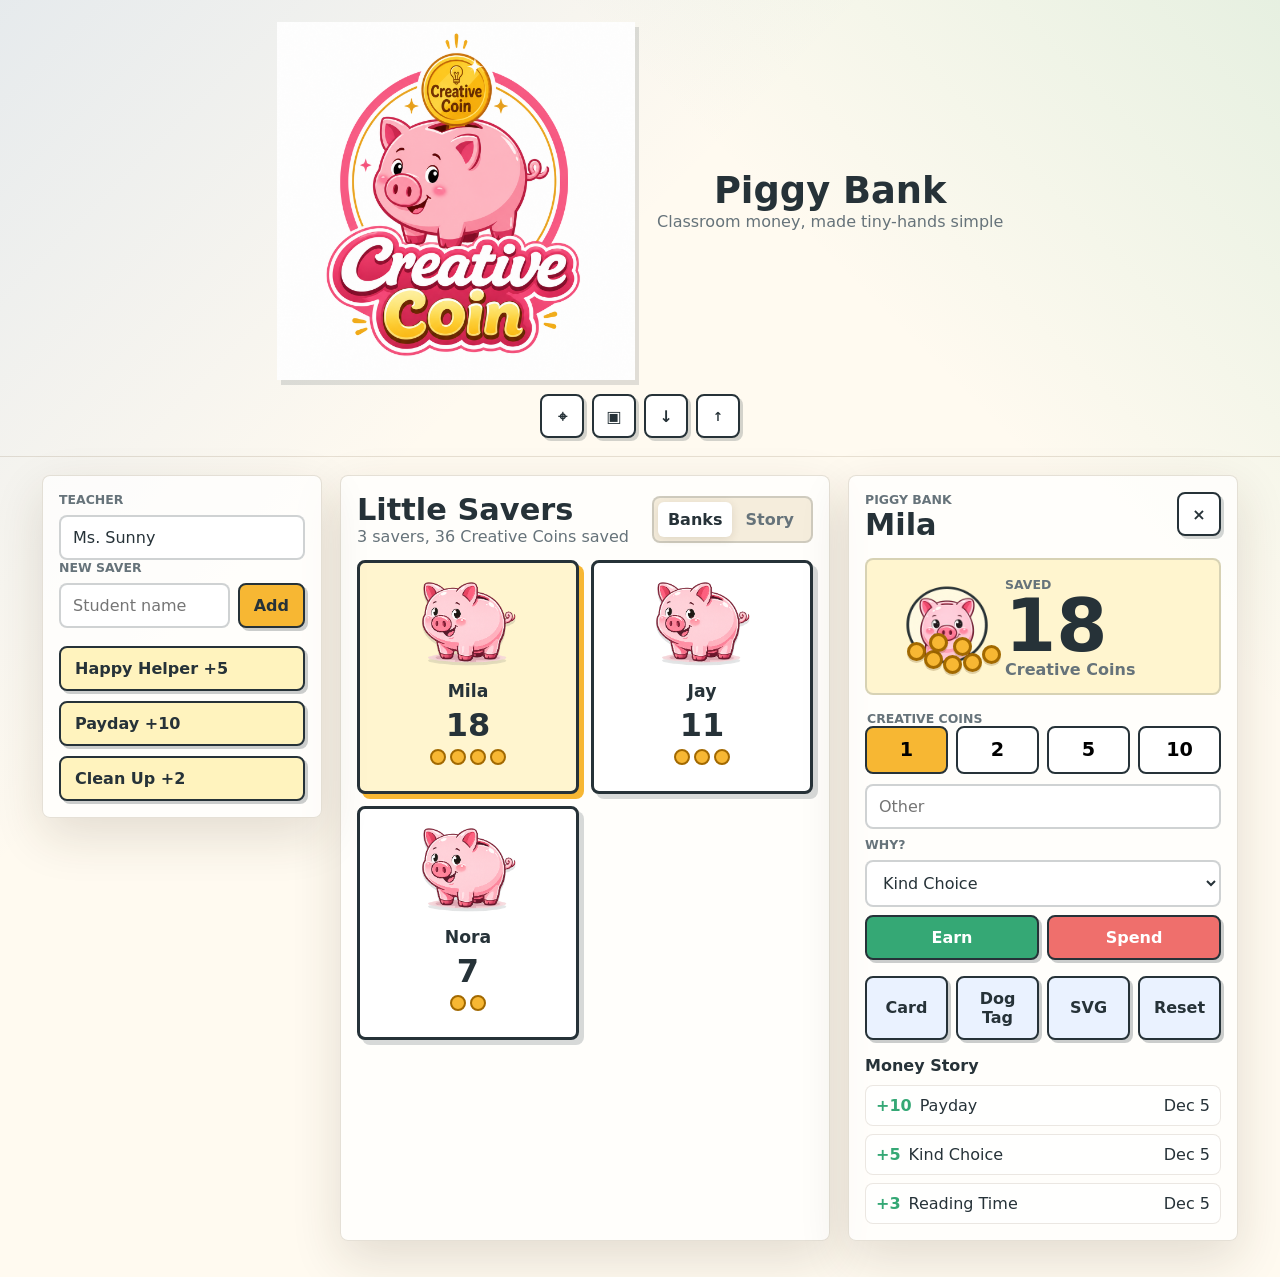
==== commit 603127b1: "Add files via upload" ====
--- a/index.html
+++ b/index.html
@@ -5,8 +5,8 @@
     <meta name="viewport" content="width=device-width, initial-scale=1">
     <meta name="theme-color" content="#f7b733">
     <title>Piggy Bank</title>
-    <link rel="manifest" href="manifest.webmanifest?v=23">
-    <link rel="stylesheet" href="styles.css?v=23">
+    <link rel="manifest" href="manifest.webmanifest?v=18">
+    <link rel="stylesheet" href="styles.css?v=18">
   </head>
   <body>
     <header class="topbar">
@@ -54,37 +54,6 @@
           <button type="button" data-class-action="payday">Payday +10</button>
           <button type="button" data-class-action="cleanup">Clean Up +2</button>
         </div>
-
-        <form class="cloud-panel" id="cloudForm">
-          <div>
-            <h2>Cloud Class</h2>
-            <p id="cloudStatus">Local only</p>
-          </div>
-          <label for="classCode">Class code</label>
-          <input id="classCode" type="text" autocomplete="off" placeholder="Example: ROOM-12">
-          <label for="classPin">Teacher PIN</label>
-          <input id="classPin" type="password" autocomplete="off" inputmode="numeric" placeholder="4+ digits">
-          <div class="cloud-actions">
-            <button type="submit">Connect</button>
-            <button type="button" id="syncNow">Sync</button>
-          </div>
-        </form>
-
-        <section class="admin-panel" aria-label="Administration">
-          <form id="adminForm">
-            <div>
-              <h2>Administration</h2>
-              <p id="adminStatus">Admin locked</p>
-            </div>
-            <label for="adminPin">Admin PIN</label>
-            <input id="adminPin" type="password" autocomplete="off" inputmode="numeric" placeholder="Admin PIN">
-            <div class="cloud-actions">
-              <button type="submit">Login</button>
-              <button type="button" id="adminRefresh">Refresh</button>
-            </div>
-          </form>
-          <div class="admin-classes" id="adminClasses" hidden></div>
-        </section>
       </section>
 
       <section class="student-area" aria-label="Student piggy banks">
@@ -156,7 +125,8 @@
 
           <div class="detail-actions">
             <button type="button" id="printOne">Card</button>
-            <button type="button" id="downloadSvg">SVG Sheet</button>
+            <button type="button" id="downloadDogTag">Dog Tag</button>
+            <button type="button" id="downloadSvg">SVG</button>
             <button type="button" id="resetStudent">Reset</button>
           </div>
 
@@ -195,6 +165,6 @@
       </article>
     </template>
 
-    <script src="app.js?v=23"></script>
+    <script src="app.js?v=18"></script>
   </body>
 </html>
--- a/styles.css
+++ b/styles.css
@@ -216,108 +216,6 @@
   text-align: left;
 }
 
-.cloud-panel,
-.admin-panel {
-  display: grid;
-  gap: 8px;
-  margin-top: 18px;
-  padding-top: 16px;
-  border-top: 2px solid rgba(38, 50, 56, 0.12);
-}
-
-.admin-panel form {
-  display: grid;
-  gap: 8px;
-}
-
-.cloud-panel h2,
-.admin-panel h2 {
-  font-size: 1rem;
-}
-
-.cloud-panel p,
-.admin-panel p {
-  color: var(--muted);
-  font-weight: 800;
-}
-
-.cloud-panel p.online,
-.admin-panel p.online {
-  color: var(--green);
-}
-
-.cloud-panel p.offline,
-.admin-panel p.offline {
-  color: var(--red);
-}
-
-.cloud-actions {
-  display: grid;
-  grid-template-columns: 1fr 1fr;
-  gap: 8px;
-}
-
-.cloud-actions button {
-  border: 2px solid var(--ink);
-  border-radius: 8px;
-  padding: 10px 12px;
-  background: #eaf2ff;
-  color: var(--ink);
-  font-weight: 900;
-  box-shadow: 3px 3px 0 rgba(38, 50, 56, 0.2);
-}
-
-.admin-classes {
-  display: grid;
-  gap: 10px;
-  margin-top: 10px;
-}
-
-.admin-class {
-  display: grid;
-  gap: 8px;
-  padding: 10px;
-  border: 2px solid rgba(38, 50, 56, 0.18);
-  border-radius: 8px;
-  background: rgba(255, 250, 240, 0.82);
-}
-
-.admin-class strong,
-.admin-class span,
-.admin-class small {
-  display: block;
-}
-
-.admin-class strong {
-  font-size: 0.92rem;
-}
-
-.admin-class span {
-  color: var(--ink);
-  font-weight: 800;
-}
-
-.admin-class small,
-.admin-empty {
-  color: var(--muted);
-  font-weight: 700;
-}
-
-.admin-class-actions {
-  display: grid;
-  grid-template-columns: 1fr 1fr;
-  gap: 8px;
-}
-
-.admin-class-actions button {
-  border: 2px solid var(--ink);
-  border-radius: 8px;
-  padding: 8px 10px;
-  background: #fff3be;
-  color: var(--ink);
-  font-weight: 900;
-}
-
 .student-area {
   min-width: 0;
   padding: 16px;
